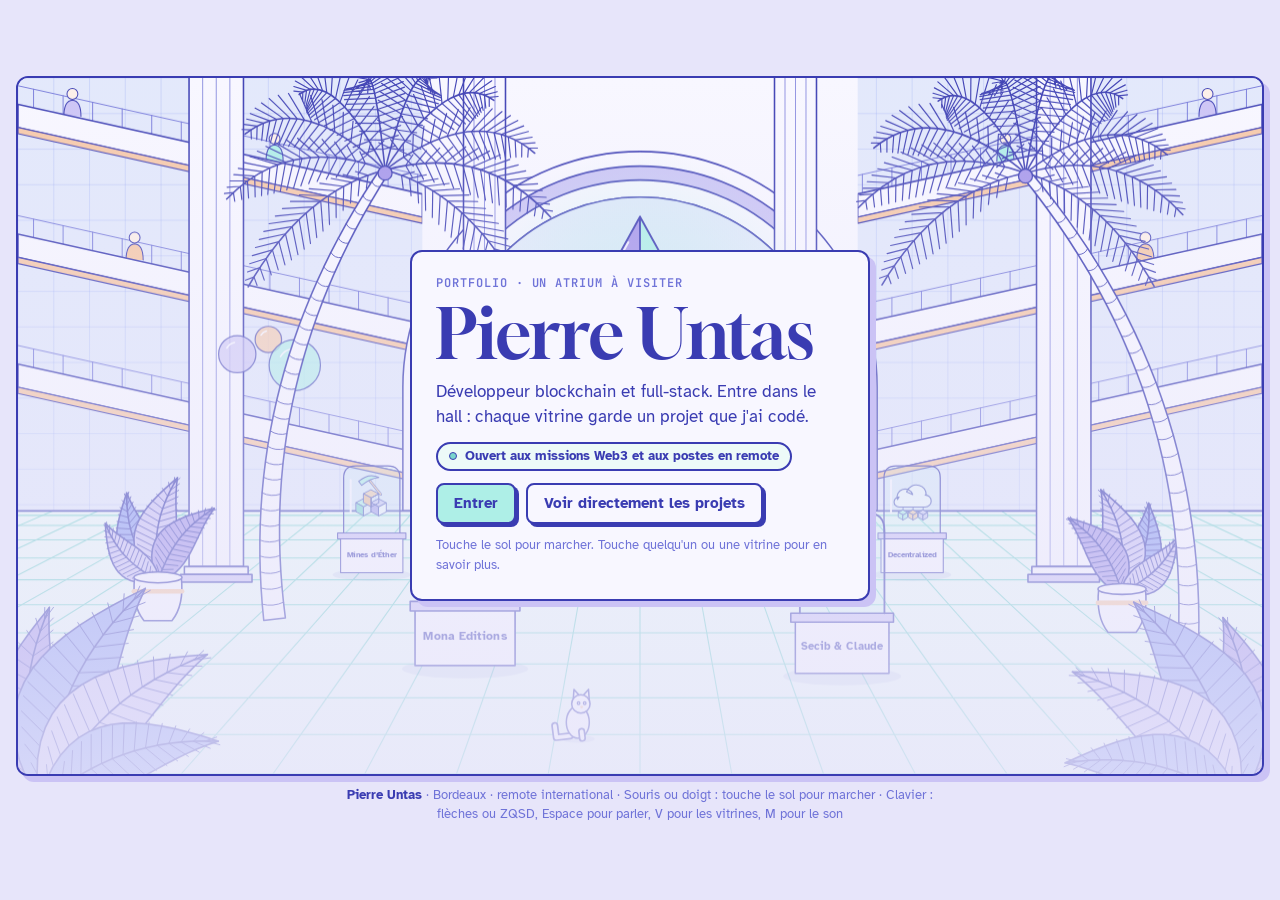
==== index.html @ 80dd4465 "Portfolio : e-mail et téléphone dans la fiche contact Co-Authored-By: Claude Opus 5.5 <noreply@anthr" ====
<!doctype html>
<html lang="fr">
<head>
<meta charset="utf-8">
<meta name="viewport" content="width=device-width, initial-scale=1, viewport-fit=cover">
<title>Pierre Untas · L'Atrium</title>
<meta name="description" content="Pierre Untas, développeur blockchain et full-stack. Un portfolio à visiter dans le hall de L'Atrium : chaque vitrine présente un projet.">
<link rel="canonical" href="https://latrium.vercel.app/">
<meta name="theme-color" content="#e7e5fa">
<meta property="og:type" content="website">
<meta property="og:title" content="Pierre Untas · développeur blockchain et full-stack">
<meta property="og:description" content="Un portfolio à visiter dans le hall de L'Atrium : chaque vitrine présente un projet.">
<meta property="og:url" content="https://latrium.vercel.app/">
<meta property="og:image" content="https://latrium.vercel.app/og.jpg">
<meta name="twitter:card" content="summary_large_image">
<link rel="icon" href="/icon.svg" type="image/svg+xml">
<link rel="apple-touch-icon" href="/apple-touch-icon.png">
<script>window.va = window.va || function () { (window.vaq = window.vaq || []).push(arguments); };</script>
<script defer src="/_vercel/insights/script.js"></script>

<link rel="preconnect" href="https://fonts.googleapis.com">
<link rel="preconnect" href="https://fonts.gstatic.com" crossorigin>
<link rel="stylesheet" href="https://fonts.googleapis.com/css2?family=Gloock&family=Atkinson+Hyperlegible:ital,wght@0,400;0,700;1,400&family=JetBrains+Mono:wght@400;600&display=swap">

<link rel="preconnect" href="https://fonts.googleapis.com">
<link rel="preconnect" href="https://fonts.gstatic.com" crossorigin>
<link rel="stylesheet" href="https://fonts.googleapis.com/css2?family=Gloock&family=Atkinson+Hyperlegible:ital,wght@0,400;0,700;1,400&family=JetBrains+Mono:wght@400;600&display=swap">

<link rel="preconnect" href="https://fonts.googleapis.com">
<link rel="preconnect" href="https://fonts.gstatic.com" crossorigin>
<link rel="stylesheet" href="https://fonts.googleapis.com/css2?family=Gloock&family=Atkinson+Hyperlegible:ital,wght@0,400;0,700;1,400&family=JetBrains+Mono:wght@400;600&display=swap">

<link rel="preconnect" href="https://fonts.googleapis.com">
<link rel="preconnect" href="https://fonts.gstatic.com" crossorigin>
<link rel="stylesheet" href="https://fonts.googleapis.com/css2?family=Gloock&family=Atkinson+Hyperlegible:ital,wght@0,400;0,700;1,400&family=JetBrains+Mono:wght@400;600&display=swap">
<style>
/* Mise en page : une seule scène, le hall de L'Atrium, qui occupe l'écran. Dialogues, fiches et carnet s'ouvrent par-dessus, comme dans le jeu. Un seul monde clair. */
:root{
  --ink:#3a3cb2; --ink-2:#6f73d8; --paper:#f8f7ff; --ground:#e7e5fa; --mist:#e2e8fb; --floor:#edfaf8;
  --lav:#cbc3f5; --violet:#a596ea; --peri:#8d9ef2; --cyan:#aeefe7; --teal:#78d5cd; --peach:#f7c8a6; --skin:#fdf0e8; --parch:#fdf1e7;
  --f-display:'Gloock', Georgia, 'Times New Roman', serif;
  --f-body:'Atkinson Hyperlegible', system-ui, -apple-system, 'Segoe UI', sans-serif;
  --f-mono:'JetBrains Mono', ui-monospace, Menlo, monospace;
  color-scheme:light;
}
*,*::before,*::after{box-sizing:border-box}
[hidden]{display:none!important}
html,body{height:100%}
body{margin:0;background:var(--ground);color:var(--ink);font:16px/1.5 var(--f-body);padding-inline:16px;padding-block:16px;display:flex;flex-direction:column;align-items:center;justify-content:center;gap:10px}
a{color:var(--ink)}
button,a{font:inherit}
:focus-visible{outline:3px solid var(--peri);outline-offset:3px}
.eyebrow{margin:0;font:600 12px/1.2 var(--f-mono);letter-spacing:.08em;text-transform:uppercase;color:var(--ink-2)}
h1,h2,h3{font-family:var(--f-display);font-weight:400;margin:0;text-wrap:balance}
.stage{position:relative;width:100%;max-width:1440px;height:560px;border:2px solid var(--ink);border-radius:12px;overflow:hidden;background:var(--paper);box-shadow:6px 6px 0 var(--lav)}
.stage canvas{display:block;width:100%;height:100%;touch-action:manipulation;-webkit-tap-highlight-color:transparent}
.caption{margin:0;font-size:13px;color:var(--ink-2);text-align:center;max-width:74ch}
.caption b{color:var(--ink)}
.btn{display:inline-flex;align-items:center;gap:8px;font:700 15px/1 var(--f-body);color:var(--ink);background:var(--paper);border:2px solid var(--ink);border-radius:8px;padding:11px 16px;cursor:pointer;box-shadow:3px 3px 0 var(--ink);text-decoration:none;transition:transform .12s, box-shadow .12s;white-space:nowrap}
.btn:hover{transform:translate(-1px,-1px);box-shadow:4px 4px 0 var(--ink)}
.btn.primary{background:var(--cyan)}
.btn.small{font-size:13px;padding:7px 11px;box-shadow:2px 2px 0 var(--ink)}

/* HUD */
.objective{position:absolute;top:12px;left:12px;display:flex;flex-direction:column;gap:2px;background:var(--paper);border:2px solid var(--ink);border-radius:8px;padding:8px 12px;box-shadow:3px 3px 0 var(--lav);max-width:calc(100% - 190px)}
.objective strong{font-size:15px}
.hud-right{position:absolute;top:12px;right:12px;display:flex;gap:8px}
.hud-btn{display:flex;align-items:center;gap:8px;background:var(--paper);border:2px solid var(--ink);border-radius:8px;padding:7px 12px;box-shadow:3px 3px 0 var(--lav);cursor:pointer;font:700 14px var(--f-body);color:var(--ink)}
.hud-btn b{font:600 12px var(--f-mono);background:var(--cyan);border:1.5px solid var(--ink);border-radius:999px;padding:0 7px}
.sound-btn{display:grid;place-items:center;width:40px;height:40px;background:var(--paper);border:2px solid var(--ink);border-radius:8px;box-shadow:3px 3px 0 var(--lav);cursor:pointer;padding:0}
.sound-btn svg{width:22px;height:22px}
.sound-btn .cross{display:none}
.sound-btn.off .wave{display:none}
.sound-btn.off .cross{display:inline}
.sound-btn.off path:first-child{fill:var(--paper)}
.hud-btn.pulse{animation:pulse 1.2s ease-in-out 3}
@keyframes pulse{50%{background:var(--cyan);transform:scale(1.06)}}

/* dialogue */
.dialog{position:absolute;left:50%;bottom:14px;transform:translateX(-50%);width:min(760px,calc(100% - 24px));background:var(--paper);border:2px solid var(--ink);border-radius:10px;box-shadow:5px 5px 0 var(--lav);padding:22px 20px 16px;cursor:pointer;z-index:6}
.speaker{position:absolute;top:-15px;left:16px;background:var(--cyan);border:2px solid var(--ink);border-radius:999px;padding:2px 12px;font:700 14px var(--f-body)}
.speaker[data-who="Pierre"]{background:var(--peach)}
.line{margin:0;font-size:17px;line-height:1.55;min-height:3.1em;max-width:68ch}
.more{position:absolute;right:14px;bottom:8px;font-size:14px;animation:blink 1s steps(2) infinite}
@keyframes blink{50%{opacity:0}}
.choices{display:grid;grid-template-columns:repeat(auto-fit,minmax(160px,1fr));gap:8px;margin-top:12px}
.choice{text-align:left;font:700 15px/1.3 var(--f-body);color:var(--ink);background:var(--paper);border:2px solid var(--ink);border-radius:8px;padding:10px 12px;cursor:pointer}
.choice:hover{background:var(--cyan)}

/* fiches et carnet, par-dessus la scène */
.sheet{position:absolute;right:12px;top:62px;bottom:12px;width:min(400px,calc(100% - 24px));background:var(--paper);border:2px solid var(--ink);border-radius:12px;box-shadow:5px 5px 0 var(--lav);padding:18px 18px 16px;display:flex;flex-direction:column;gap:10px;overflow:auto;z-index:4}
.sheet.left{right:auto;left:12px}
.stage.talking .sheet{bottom:var(--dlg, 150px)}
.sheet > .eyebrow:first-of-type{padding-right:40px}
.sheet h3{font-size:30px;line-height:1.05;padding-right:36px}
.sheet p{margin:0}
.sheet .x{position:absolute;top:12px;right:12px;width:32px;height:32px;border:2px solid var(--ink);border-radius:6px;background:var(--paper);color:var(--ink);font-weight:700;cursor:pointer}
.tags{display:flex;flex-wrap:wrap;gap:6px;margin:0;padding:0;list-style:none}
.tags li{font:600 12px var(--f-mono);background:var(--mist);border-radius:6px;padding:3px 8px}
.links{display:flex;flex-wrap:wrap;gap:8px;margin-top:auto;padding-top:6px}
.facts{margin:0;padding-left:1.1em;display:grid;gap:4px;font-size:15px}
.status{font:600 12px var(--f-mono);color:var(--ink-2)}
.list{margin:0;padding:0;list-style:none;display:grid;gap:6px}
.list button{width:100%;display:grid;grid-template-columns:22px 1fr;gap:10px;align-items:start;text-align:left;background:var(--paper);border:2px solid var(--ink);border-radius:8px;padding:8px 10px;cursor:pointer;color:var(--ink)}
.list button:hover{background:var(--mist)}
.list i{width:20px;height:20px;border-radius:50%;border:2px solid var(--ink);display:grid;place-items:center;font:700 11px var(--f-mono);font-style:normal;background:var(--paper)}
.list .seen i{background:var(--cyan)}
.list b{display:block;font-size:15px}
.list span{font-size:13px;color:var(--ink-2)}
.path{margin:0 0 0 8px;padding:0;list-style:none;border-left:2px solid var(--ink)}
.path li{position:relative;padding:0 0 14px 20px}
.path li::before{content:"";position:absolute;left:-8px;top:4px;width:14px;height:14px;border-radius:50%;background:var(--paper);border:2px solid var(--ink)}
.path li.now::before{background:var(--cyan)}
.path b{display:block;font:600 12px var(--f-mono);color:var(--ink-2)}
.path strong{display:block;font-size:16px}
.path span{font-size:14px}
.path span{display:block;color:var(--ink-2)}
.path .facts{margin-top:6px;font-size:14px;padding-left:1.1em;list-style:disc}
.path .facts li{padding:0;position:static}
.path .facts li::before{content:none}
.copied{font:600 12px var(--f-mono);color:var(--ink-2)}

/* écran titre */
.veil{position:absolute;inset:0;display:grid;place-items:center;padding:16px;background:linear-gradient(to bottom, rgba(248,247,255,.05), rgba(231,229,250,.8));z-index:7}
.card{background:var(--paper);border:2px solid var(--ink);border-radius:12px;box-shadow:6px 6px 0 var(--lav);padding:24px;max-width:460px;width:100%;display:flex;flex-direction:column;gap:12px;max-height:100%;overflow:auto}
.card h1{font-size:clamp(44px,7vw,68px);line-height:.95;letter-spacing:-.01em}
.card p{margin:0}
.lede{font-size:17px}
.hint{font-size:13px;color:var(--ink-2)}
.row{display:flex;flex-wrap:wrap;gap:10px}
.chip{display:inline-flex;align-items:center;gap:8px;align-self:flex-start;background:var(--floor);border:2px solid var(--ink);border-radius:999px;padding:3px 11px;font-size:13px;font-weight:700}
.chip i{width:8px;height:8px;border-radius:50%;background:var(--teal);border:1.5px solid var(--ink)}

/* petits écrans et téléphone à l'horizontale */
@media (max-width:700px){
  .sheet{left:8px!important;right:8px!important;top:8px;bottom:8px;width:auto}
  .stage.talking .sheet{bottom:var(--dlg, 150px)}
  .line{font-size:15px}
  .objective strong{font-size:13px}
  .hud-btn{padding:5px 9px;font-size:13px}
}
.compact body{padding-block:8px}
.compact .caption{display:none}
.compact .dialog{bottom:8px;padding:14px 14px 10px}
.compact .line{font-size:14px;min-height:0}
.compact .choice{font-size:13px;padding:7px 10px}
.compact .objective{top:8px;left:8px;padding:5px 9px}
.compact .hud-right{top:8px;right:8px}
.compact .sheet{top:8px;bottom:8px}
@media (prefers-reduced-motion: reduce){ .more,.hud-btn.pulse{animation:none} }
</style>
</head>
<body>


<div class="stage" id="stage">
  <canvas id="cv" aria-label="Le hall de L'Atrium : des colonnes, deux palmiers, un grand cristal, Pierre, Nonce, Gwei le chat et des vitrines qui présentent les projets de Pierre."></canvas>

  <div class="objective" id="objective" hidden><span class="eyebrow" id="objHead">Objectif</span><strong id="objText"></strong></div>
  <div class="hud-right" id="hud" hidden>
    <button class="sound-btn" id="soundBtn" type="button" aria-pressed="true" aria-label="Couper le son">
      <svg viewBox="0 0 24 24" aria-hidden="true"><path d="M4 9h4l5-4v14l-5-4H4z" fill="#aeefe7" stroke="#3a3cb2" stroke-width="1.6" stroke-linejoin="round"/><path class="wave" d="M16 9.5c1.2 1.3 1.2 3.7 0 5M18.5 7c2.6 2.8 2.6 7.2 0 10" fill="none" stroke="#3a3cb2" stroke-width="1.6" stroke-linecap="round"/><path class="cross" d="M16 9.5l5 5M21 9.5l-5 5" fill="none" stroke="#3a3cb2" stroke-width="1.6" stroke-linecap="round"/></svg>
    </button>
    <button class="hud-btn" id="bookBtn" type="button" aria-label="Ouvrir le carnet des vitrines">Vitrines <b id="bookCount">0/5</b></button>
  </div>

  <div class="dialog" id="dialog" hidden>
    <span class="speaker" id="speaker"></span>
    <p class="line" id="line"></p>
    <div class="choices" id="choices"></div>
    <span class="more" id="more" aria-hidden="true">▸</span>
  </div>

  <aside class="sheet" id="sheet" hidden aria-live="polite"></aside>

  <div class="veil" id="title">
    <div class="card">
      <p class="eyebrow">Portfolio · un Atrium à visiter</p>
      <h1>Pierre Untas</h1>
      <p class="lede">Développeur blockchain et full-stack. Entre dans le hall : chaque vitrine garde un projet que j'ai codé.</p>
      <span class="chip"><i></i>Ouvert aux missions Web3 et aux postes en remote</span>
      <div class="row"><button class="btn primary" id="enterBtn" type="button">Entrer</button><button class="btn" id="fastBtn" type="button">Voir directement les projets</button></div>
      <p class="hint">Touche le sol pour marcher. Touche quelqu'un ou une vitrine pour en savoir plus.</p>
    </div>
  </div>
</div>
<p class="caption"><b>Pierre Untas</b> · Bordeaux · remote international · Souris ou doigt : touche le sol pour marcher · Clavier : flèches ou ZQSD, Espace pour parler, V pour les vitrines, M pour le son</p>
<script>
/* L'Atrium : ambiance sonore générée avec la Web Audio API (aucun fichier audio).
   Une nappe douce en ré lydien, une boîte à musique aléatoire et quelques effets. */
(() => {
  'use strict';
  let ctx = null, master, musicBus, sfxBus, verb, started = false, muted = false;
  let musicTimer = 0, bellTimer = 0, chordIdx = 0;
  try { muted = localStorage.getItem('atrium.muted') === '1'; } catch (e) { /* stockage indisponible */ }

  const midi = n => 440 * Math.pow(2, (n - 69) / 12);
  // ré lydien : D E F# G# A B C#
  const CHORDS = [[50, 57, 62, 64, 69], [47, 54, 57, 62, 66], [43, 50, 57, 61, 66], [45, 52, 57, 59, 64]];
  const BELL = [74, 76, 78, 81, 83, 85, 86, 88, 90, 93];

  function impulse(sec, decay){
    const len = ctx.sampleRate * sec, buf = ctx.createBuffer(2, len, ctx.sampleRate);
    for (let c = 0; c < 2; c++){ const d = buf.getChannelData(c); for (let i = 0; i < len; i++) d[i] = (Math.random() * 2 - 1) * Math.pow(1 - i / len, decay); }
    return buf;
  }
  function init(){
    const AC = window.AudioContext || window.webkitAudioContext; if (!AC) return false;
    ctx = new AC();
    master = ctx.createGain(); master.gain.value = muted ? 0 : 1; master.connect(ctx.destination);
    verb = ctx.createConvolver(); verb.buffer = impulse(3.2, 2.4);
    const wet = ctx.createGain(); wet.gain.value = .45; verb.connect(wet); wet.connect(master);
    musicBus = ctx.createGain(); musicBus.gain.value = .16; musicBus.connect(master); musicBus.connect(verb);
    sfxBus = ctx.createGain(); sfxBus.gain.value = .5; sfxBus.connect(master); sfxBus.connect(verb);
    return true;
  }
  function tone(freq, t, dur, { type = 'sine', gain = .2, attack = .01, bus = sfxBus, to = null, filter = null } = {}){
    const o = ctx.createOscillator(), g = ctx.createGain();
    o.type = type; o.frequency.setValueAtTime(freq, t);
    if (to) o.frequency.exponentialRampToValueAtTime(to, t + dur);
    g.gain.setValueAtTime(0, t); g.gain.linearRampToValueAtTime(gain, t + attack); g.gain.exponentialRampToValueAtTime(.0001, t + dur);
    let node = o;
    if (filter){ const f = ctx.createBiquadFilter(); f.type = 'lowpass'; f.frequency.value = filter; o.connect(f); node = f; }
    node.connect(g); g.connect(bus); o.start(t); o.stop(t + dur + .05);
  }
  function noise(t, dur, { gain = .1, freq = 1200, q = 1, type = 'bandpass' } = {}){
    const len = Math.ceil(ctx.sampleRate * dur), buf = ctx.createBuffer(1, len, ctx.sampleRate), d = buf.getChannelData(0);
    for (let i = 0; i < len; i++) d[i] = Math.random() * 2 - 1;
    const s = ctx.createBufferSource(), f = ctx.createBiquadFilter(), g = ctx.createGain();
    s.buffer = buf; f.type = type; f.frequency.value = freq; f.Q.value = q;
    g.gain.setValueAtTime(gain, t); g.gain.exponentialRampToValueAtTime(.0001, t + dur);
    s.connect(f); f.connect(g); g.connect(sfxBus); s.start(t);
  }
  function bell(n, t, gain = .09, bus = musicBus){
    tone(midi(n), t, 2.4, { gain, attack: .005, bus });
    tone(midi(n) * 2.01, t, 1.2, { gain: gain * .35, attack: .005, bus });
  }

  // --- musique
  function padChord(){
    const t = ctx.currentTime, ch = CHORDS[chordIdx++ % CHORDS.length];
    ch.forEach((n, i) => {
      [-4, 4].forEach(det => {
        const o = ctx.createOscillator(), g = ctx.createGain(), f = ctx.createBiquadFilter();
        o.type = i === 0 ? 'sine' : 'triangle'; o.frequency.value = midi(n); o.detune.value = det;
        f.type = 'lowpass'; f.frequency.value = 900;
        g.gain.setValueAtTime(0, t); g.gain.linearRampToValueAtTime(.05, t + 3); g.gain.setValueAtTime(.05, t + 7); g.gain.linearRampToValueAtTime(0, t + 11.5);
        o.connect(f); f.connect(g); g.connect(musicBus); o.start(t); o.stop(t + 12);
      });
    });
  }
  function scheduleBells(){
    const t = ctx.currentTime;
    if (Math.random() < .7) bell(BELL[Math.floor(Math.random() * BELL.length)], t + Math.random() * .2);
    if (Math.random() < .25) bell(BELL[Math.floor(Math.random() * BELL.length)] - 12, t + .45, .07);
    bellTimer = setTimeout(scheduleBells, 900 + Math.random() * 1800);
  }
  function startMusic(){ padChord(); musicTimer = setInterval(padChord, 8000); scheduleBells(); }

  // --- effets
  const FX = {
    blip(t){ tone(880 + Math.random() * 180, t, .05, { gain: .025, type: 'triangle' }); },
    select(t){ tone(660, t, .12, { gain: .07, type: 'triangle' }); tone(990, t + .05, .16, { gain: .05 }); },
    step(t){ noise(t, .06, { gain: .035, freq: 700 + Math.random() * 300, q: 2 }); },
    bubble(t){ tone(260, t, .5, { gain: .12, to: 900 }); },
    pop(t){ noise(t, .08, { gain: .18, freq: 2400, q: .8 }); tone(1200, t, .12, { gain: .06, to: 600 }); },
    gift(t){ [0, 4, 7, 12, 16].forEach((k, i) => bell(74 + k, t + i * .09, .08, sfxBus)); },
    ledger(t){ bell(81, t, .1, sfxBus); bell(88, t + .14, .09, sfxBus); bell(93, t + .28, .08, sfxBus); },
    grow(t){ [62, 66, 69, 73, 76, 78].forEach((n, i) => bell(n, t + i * .22, .07, sfxBus)); },
    theft(t){ [76, 72, 69, 64].forEach((n, i) => tone(midi(n), t + i * .16, .5, { gain: .09, type: 'triangle', filter: 1800 })); },
    fail(t){ tone(midi(57), t, .35, { gain: .08, type: 'triangle' }); tone(midi(56), t + .18, .5, { gain: .08, type: 'triangle' }); },
    end(t){ [62, 69, 74, 78, 81].forEach((n, i) => bell(n, t + i * .16, .09, sfxBus)); },
    meow(t){
      const o = ctx.createOscillator(), g = ctx.createGain(), f = ctx.createBiquadFilter();
      o.type = 'sawtooth'; f.type = 'bandpass'; f.frequency.value = 1400; f.Q.value = 3;
      o.frequency.setValueAtTime(520, t); o.frequency.linearRampToValueAtTime(820, t + .18); o.frequency.linearRampToValueAtTime(480, t + .55);
      g.gain.setValueAtTime(0, t); g.gain.linearRampToValueAtTime(.12, t + .06); g.gain.exponentialRampToValueAtTime(.0001, t + .6);
      o.connect(f); f.connect(g); g.connect(sfxBus); o.start(t); o.stop(t + .65);
    },
  };

  const listeners = [];
  window.Sound = {
    start(){
      if (started) { if (ctx && ctx.state === 'suspended') ctx.resume(); return; }
      if (!init()) return; started = true; startMusic();
    },
    sfx(name){ if (!started || muted || !FX[name]) return; try { FX[name](ctx.currentTime + .01); } catch (e) { /* ignore */ } },
    get muted(){ return muted; },
    toggle(){
      muted = !muted;
      try { localStorage.setItem('atrium.muted', muted ? '1' : '0'); } catch (e) { /* ignore */ }
      if (ctx) master.gain.setTargetAtTime(muted ? 0 : 1, ctx.currentTime, .15);
      listeners.forEach(fn => fn(muted));
      return muted;
    },
    onChange(fn){ listeners.push(fn); },
  };
  document.addEventListener('visibilitychange', () => { if (!ctx) return; if (document.hidden) ctx.suspend(); else ctx.resume(); });
})();
</script>
<script>
(() => {
'use strict';
const W = 1600, H = 900, HOR = 560, TAU = Math.PI * 2;
const css = getComputedStyle(document.documentElement);
const K = n => css.getPropertyValue('--' + n).trim();
const C = { ink:K('ink'), ink2:K('ink-2'), paper:K('paper'), mist:K('mist'), floor:K('floor'), lav:K('lav'), violet:K('violet'),
  peri:K('peri'), cyan:K('cyan'), teal:K('teal'), peach:K('peach'), skin:K('skin') };
const reduce = matchMedia('(prefers-reduced-motion: reduce)').matches;
const $ = id => document.getElementById(id);
const sfx = name => window.Sound && window.Sound.sfx(name);
// événements Vercel Web Analytics (ignorés en local et hors Vercel)
const track = (name, data) => { try { if (window.va && location.hash !== '#debug') window.va('event', data ? { name, data } : { name }); } catch (e) { /* ignore */ } };
const stage = $('stage'), cv = $('cv'), ctx = cv.getContext('2d');

const clamp = (v,a,b) => Math.max(a, Math.min(b, v));
const ease = u => u < .5 ? 2*u*u : 1 - Math.pow(-2*u + 2, 2) / 2;
const dist = (a,b) => Math.hypot(a.x - b.x, a.y - b.y);
function hexA(h, a){ h = h.replace('#',''); const n = parseInt(h, 16); return `rgba(${n>>16&255},${n>>8&255},${n&255},${a})`; }
function quad(p0,p1,p2,u){ const v = 1-u; return [v*v*p0[0]+2*v*u*p1[0]+u*u*p2[0], v*v*p0[1]+2*v*u*p1[1]+u*u*p2[1]]; }
function persp(y){ return 0.5 + (y - HOR) / (H - HOR) * 0.62; }
function poly(g, pts, close = true){ g.beginPath(); g.moveTo(pts[0][0], pts[0][1]); for (let i=1;i<pts.length;i++) g.lineTo(pts[i][0], pts[i][1]); if (close) g.closePath(); }
function fs(g, fill, stroke = C.ink, lw = 2){ if (fill){ g.fillStyle = fill; g.fill(); } if (stroke){ g.strokeStyle = stroke; g.lineWidth = lw; g.stroke(); } }

let dpr = 1, scale = 1, cache = null;
function buildCache(){
  cache = document.createElement('canvas');
  const k = scale * dpr;
  cache.width = Math.ceil(W * k); cache.height = Math.ceil(H * k);
  const g = cache.getContext('2d');
  g.scale(k, k); g.lineJoin = 'round'; g.lineCap = 'round';
  drawStatic(g);
}
function drawStatic(g){
  g.fillStyle = C.mist; g.fillRect(0, 0, W, HOR);
  g.strokeStyle = hexA(C.peri, .35); g.lineWidth = 1;
  for (let x = 0; x <= W; x += 46){ g.beginPath(); g.moveTo(x, 0); g.lineTo(x, HOR); g.stroke(); }
  for (let y = 0; y <= HOR; y += 46){ g.beginPath(); g.moveTo(0, y); g.lineTo(W, y); g.stroke(); }
  balconies(g, false); balconies(g, true);

  // back wall + arch
  g.fillStyle = C.paper; g.fillRect(520, 0, 560, HOR);
  const ring = (r, fill) => { g.beginPath(); g.moveTo(800 - r, HOR); g.lineTo(800 - r, 400); g.arc(800, 400, r, Math.PI, 0); g.lineTo(800 + r, HOR); g.closePath(); fs(g, fill); };
  ring(305, C.paper); ring(286, C.lav); ring(268, C.paper);
  g.save(); ring(246, C.paper); g.clip();
  const sky = g.createLinearGradient(0, 150, 0, HOR); sky.addColorStop(0, C.mist); sky.addColorStop(1, C.paper);
  g.fillStyle = sky; g.fillRect(540, 140, 520, 420);
  hills(g, 468, 26, C.lav, .55, 1.3); hills(g, 500, 18, C.peach, .6, 2.1);
  [[610,478,.8],[655,488,.65],[905,474,.75],[960,486,.9],[1005,492,.6]].forEach(([x,y,s]) => tinyPalm(g, x, y, s));
  g.beginPath(); g.moveTo(540, HOR);
  for (let x = 540; x <= 1060; x += 26) g.quadraticCurveTo(x + 13, 522 + Math.sin(x*.07)*8, x + 26, 532 + Math.cos(x*.05)*6);
  g.lineTo(1060, HOR); g.closePath(); fs(g, C.paper, C.ink2, 1.4);
  g.restore();
  ring(246, null);

  // floor
  g.fillStyle = C.floor; g.fillRect(0, HOR, W, H - HOR);
  g.strokeStyle = C.teal; g.lineWidth = 1.4;
  const vy = 230;
  for (let i = -16; i <= 16; i++){ const xb = 800 + i * 118, xh = 800 + (xb - 800) * (HOR - vy) / (H - vy); g.beginPath(); g.moveTo(xh, HOR); g.lineTo(xb, H); g.stroke(); }
  for (let k = 1; k <= 11; k++){ const y = HOR + (H - HOR) * Math.pow(k / 11, 1.7); g.beginPath(); g.moveTo(0, y); g.lineTo(W, y); g.stroke(); }
  g.beginPath(); g.moveTo(0, HOR); g.lineTo(W, HOR); fs(g, null, C.ink, 2);

  // columns
  column(g, 600, 54, 590); column(g, 1000, 54, 590);
  column(g, 255, 70, 650); column(g, 1345, 70, 650);
}
function balconies(g, mirror){
  g.save(); if (mirror){ g.translate(W, 0); g.scale(-1, 1); }
  for (let i = 0; i < 3; i++){
    const y0 = 34 + i * 168, x1 = 520, dy = 116;
    // rail + posts
    g.strokeStyle = C.ink2; g.lineWidth = 1.2;
    g.beginPath(); g.moveTo(0, y0 - 24); g.lineTo(x1, y0 + dy - 24); g.stroke();
    for (let x = 20; x < x1; x += 38){ g.beginPath(); g.moveTo(x, y0 - 24 + x/x1*dy); g.lineTo(x, y0 + x/x1*dy); g.stroke(); }
    if (i < 2){ // people on balcony
      [[70,C.lav],[150,C.peach],[330,C.cyan]].forEach(([x, col], j) => { if ((i + j) % 2) return;
        const yy = y0 + x / x1 * dy;
        g.beginPath(); g.moveTo(x - 11, yy); g.quadraticCurveTo(x - 11, yy - 20, x, yy - 21); g.quadraticCurveTo(x + 11, yy - 20, x + 11, yy); fs(g, col, C.ink, 1.3);
        g.beginPath(); g.arc(x, yy - 29, 7, 0, TAU); fs(g, C.skin, C.ink, 1.3);
      });
    }
    poly(g, [[0, y0], [x1, y0 + dy], [x1, y0 + dy + 30], [0, y0 + 30]]); fs(g, C.paper);
    poly(g, [[0, y0 + 30], [x1, y0 + dy + 30], [x1, y0 + dy + 38], [0, y0 + 38]]); fs(g, C.peach, C.ink, 1.5);
  }
  g.restore();
}
function hills(g, base, amp, col, alpha, f){
  g.beginPath(); g.moveTo(540, HOR);
  for (let x = 540; x <= 1060; x += 10) g.lineTo(x, base - Math.abs(Math.sin(x * .012 * f)) * amp - Math.sin(x * .031) * 6);
  g.lineTo(1060, HOR); g.closePath();
  g.globalAlpha = alpha; fs(g, col, null); g.globalAlpha = 1; g.strokeStyle = C.ink2; g.lineWidth = 1.2; g.stroke();
}
function tinyPalm(g, x, y, s){
  g.strokeStyle = C.ink2; g.lineWidth = 1.3;
  g.beginPath(); g.moveTo(x, y + 40*s); g.quadraticCurveTo(x - 6*s, y + 15*s, x + 3*s, y - 20*s); g.stroke();
  for (let a = -2.8; a <= -0.2; a += 0.52){ g.beginPath(); g.moveTo(x + 3*s, y - 20*s); g.quadraticCurveTo(x + 3*s + Math.cos(a)*14*s, y - 20*s + Math.sin(a)*14*s, x + 3*s + Math.cos(a)*24*s, y - 20*s + Math.sin(a)*14*s + 10*s); g.stroke(); }
}
function column(g, x, w, base){
  g.beginPath(); g.rect(x - w/2, -4, w, base - 18 + 4); fs(g, C.paper);
  g.strokeStyle = C.ink2; g.lineWidth = 1;
  for (let i = 1; i < 4; i++){ const fx = x - w/2 + i * w / 4; g.beginPath(); g.moveTo(fx, 0); g.lineTo(fx, base - 18); g.stroke(); }
  g.beginPath(); g.rect(x - w/2 - 6, base - 18, w + 12, 10); fs(g, C.paper);
  g.beginPath(); g.rect(x - w/2 - 11, base - 8, w + 22, 10); fs(g, C.lav);
}

/* ---------- dynamic drawings ---------- */
function drawDiamond(g, t){
  const b = reduce ? 0 : Math.sin(t * .8) * 8;
  const glow = g.createRadialGradient(800, 330 + b, 20, 800, 330 + b, 240);
  glow.addColorStop(0, hexA(C.cyan, .55)); glow.addColorStop(1, hexA(C.cyan, 0));
  g.fillStyle = glow; g.beginPath(); g.arc(800, 330 + b, 240, 0, TAU); g.fill();
  const A=[800,172+b], L=[704,346+b], R=[896,346+b], M=[800,300+b], B=[800,394+b];
  const L2=[704,368+b], R2=[896,368+b], B2=[800,418+b], TP=[800,508+b];
  [[A,L,M,C.violet],[A,M,R,C.cyan],[L,M,B,C.peri],[M,R,B,C.lav],[L2,B2,TP,C.peri],[B2,R2,TP,C.violet]].forEach(f => { poly(g, f.slice(0,3)); fs(g, f[3], C.ink, 2.4); });
  g.strokeStyle = hexA(C.paper, .9); g.lineWidth = 2.5;
  g.beginPath(); g.moveTo(785, 205 + b); g.lineTo(748, 272 + b); g.stroke();
}
function drawPedestal(g){
  const cx = 800, ty = 588, rx = 132, ry = 20, d = 26;
  g.beginPath(); g.moveTo(cx - rx, ty); g.lineTo(cx - rx, ty + d); g.ellipse(cx, ty + d, rx, ry, 0, Math.PI, 0, true); g.lineTo(cx + rx, ty); g.ellipse(cx, ty, rx, ry, 0, 0, Math.PI, false); g.closePath(); fs(g, C.lav);
  for (let x = cx - rx + 16; x < cx + rx - 8; x += 26){ const yb = ty + d + ry * Math.sqrt(Math.max(0, 1 - ((x - cx)/rx)**2)); poly(g, [[x - 8, yb - 4], [x + 8, yb - 4], [x, yb - 17]]); fs(g, C.cyan, C.ink, 1.2); }
  g.beginPath(); g.ellipse(cx, ty, rx, ry, 0, 0, TAU); fs(g, C.paper);
  g.beginPath(); g.ellipse(cx, ty, 70, 9, 0, 0, TAU); g.fillStyle = hexA(C.ink, .12); g.fill();
}
function drawBubbles(g, t){
  [[282,352,24,C.lav,0],[322,334,17,C.peach,1.3],[356,372,33,C.cyan,2.2]].forEach(([x,y,r,col,ph]) => {
    const b = reduce ? 0 : Math.sin(t * .7 + ph) * 6;
    g.globalAlpha = .75; g.beginPath(); g.arc(x, y + b, r, 0, TAU); fs(g, col, C.ink, 1.6); g.globalAlpha = 1;
    g.strokeStyle = C.paper; g.lineWidth = 2; g.beginPath(); g.arc(x, y + b, r * .65, -2.6, -1.8); g.stroke();
  });
}
const PALMS = [
  { base:[330,700], ctrl:[292,390], top:[468,118], ph:0, fr:[[-2.95,210],[-2.5,230],[-2.1,220],[-1.72,200],[-1.35,215],[-0.95,235],[-0.55,225],[-0.18,215],[0.35,185],[2.75,190]] },
  { base:[1500,805], ctrl:[1540,420], top:[1292,122], ph:1.7, fr:[[-2.95,220],[-2.55,235],[-2.15,215],[-1.78,205],[-1.4,220],[-1.0,230],[-0.6,215],[-0.2,205],[0.4,180],[2.8,195]] },
];
function drawPalm(g, P, t){
  const sw = reduce ? 0 : Math.sin(t * .5 + P.ph);
  const tp = [P.top[0] + sw * 6, P.top[1] + Math.abs(sw) * 1.5], cp = [P.ctrl[0] + sw * 2, P.ctrl[1]];
  const N = 30, Lp = [], Rp = [], mids = [], nor = [];
  for (let i = 0; i <= N; i++){
    const u = i / N, p = quad(P.base, cp, tp, u);
    const d = [2*(1-u)*(cp[0]-P.base[0]) + 2*u*(tp[0]-cp[0]), 2*(1-u)*(cp[1]-P.base[1]) + 2*u*(tp[1]-cp[1])];
    const dl = Math.hypot(d[0], d[1]), n = [-d[1]/dl, d[0]/dl], w = (1 - u) * 8 + 6;
    Lp.push([p[0] + n[0]*w, p[1] + n[1]*w]); Rp.push([p[0] - n[0]*w, p[1] - n[1]*w]); mids.push(p); nor.push([d[0]/dl, d[1]/dl]);
  }
  poly(g, Lp.concat(Rp.slice().reverse())); fs(g, C.paper);
  g.strokeStyle = C.ink; g.lineWidth = 1.2;
  for (let i = 1; i < N; i++){ const tg = nor[i]; g.beginPath(); g.moveTo(Lp[i][0], Lp[i][1]); g.quadraticCurveTo(mids[i][0] - tg[0]*5, mids[i][1] - tg[1]*5, Rp[i][0], Rp[i][1]); g.stroke(); }
  P.fr.forEach(([a0, len], idx) => {
    const a = a0 + sw * .04 + (reduce ? 0 : Math.sin(t * .9 + idx * 1.7 + P.ph) * .025);
    const dir = [Math.cos(a), Math.sin(a)];
    const end = [tp[0] + dir[0]*len, tp[1] + dir[1]*len + len*.42], c = [tp[0] + dir[0]*len*.6, tp[1] + dir[1]*len*.6 - len*.08];
    g.strokeStyle = C.ink; g.lineWidth = 2; g.beginPath(); g.moveTo(tp[0], tp[1]); g.quadraticCurveTo(c[0], c[1], end[0], end[1]); g.stroke();
    g.lineWidth = 1.5; g.beginPath();
    for (let j = 2; j <= 18; j++){
      const u = j / 19, p = quad(tp, c, end, u), p2 = quad(tp, c, end, u + .01);
      let tg = [p2[0]-p[0], p2[1]-p[1]]; const tl = Math.hypot(tg[0], tg[1]) || 1; tg = [tg[0]/tl, tg[1]/tl];
      const nm = [-tg[1], tg[0]], ll = Math.sin(Math.PI * u) * 34 + 6;
      [[nm[0] + tg[0]*.6, nm[1] + tg[1]*.6 + .45], [-nm[0] + tg[0]*.6, -nm[1] + tg[1]*.6 + .45]].forEach(v => {
        const vl = Math.hypot(v[0], v[1]); g.moveTo(p[0], p[1]); g.lineTo(p[0] + v[0]/vl*ll, p[1] + v[1]/vl*ll);
      });
    }
    g.stroke();
  });
  g.beginPath(); g.arc(tp[0], tp[1] + 4, 9, 0, TAU); fs(g, C.violet, C.ink, 1.6);
}
function drawLeaf(g, x, y, a, len, wid, col, t, ph){
  const sway = reduce ? 0 : Math.sin(t * .9 + ph) * .03;
  g.save(); g.translate(x, y); g.rotate(a + sway);
  const N = 16, mid = u => [u * len, -Math.sin(u * Math.PI * .8) * len * .1 + u*u*len*.12];
  const up = [], lo = [];
  for (let i = 0; i <= N; i++){ const u = i / N, m = mid(u), w = wid * Math.sin(Math.PI * Math.pow(u, .75)) * (1 - .1*u); up.push([m[0], m[1] - w]); lo.push([m[0], m[1] + w * .9]); }
  poly(g, up.concat(lo.reverse())); fs(g, col);
  g.strokeStyle = C.ink; g.lineWidth = 1.1; g.beginPath();
  for (let i = 1; i < N; i++){ const u = i / N, m = mid(u), m2 = mid(Math.min(1, u + .07)), w = wid * Math.sin(Math.PI * Math.pow(u, .75)) * (1 - .1*u);
    g.moveTo(m[0], m[1]); g.lineTo(m2[0], m2[1] - w * .92); g.moveTo(m[0], m[1]); g.lineTo(m2[0], m2[1] + w * .83); }
  g.stroke();
  g.lineWidth = 2; g.beginPath(); for (let i = 0; i <= N; i++){ const m = mid(i / N); i ? g.lineTo(m[0], m[1]) : g.moveTo(m[0], m[1]); } g.stroke();
  g.restore();
}
const LEAVES_L = [[-1.62,250,48,'violet',0],[-1.2,305,62,'peri',1],[-0.78,285,56,'lav',2],[-0.36,240,46,'peri',3]];
function drawForeground(g, t){
  LEAVES_L.forEach(([a,l,w,c,ph]) => drawLeaf(g, 30, 935, a, l, w, C[c], t, ph));
  g.save(); g.translate(W, 0); g.scale(-1, 1);
  LEAVES_L.forEach(([a,l,w,c,ph]) => drawLeaf(g, 30, 935, a + .08, l * .95, w, C[c], t, ph + 2));
  g.restore();
}
function drawPot(g, x, y, t, mirror){
  g.save(); g.translate(x, y); if (mirror) g.scale(-1, 1);
  [[-1.95,120,26,'peri'],[-1.45,135,30,'lav'],[-1.0,118,26,'violet'],[-2.4,100,22,'lav']].forEach(([a,l,w,c], i) => drawLeaf(g, 0, -52, a, l, w, C[c], t, i + x));
  g.beginPath(); g.moveTo(-30, -56); g.quadraticCurveTo(-34, -20, -18, 0); g.lineTo(18, 0); g.quadraticCurveTo(34, -20, 30, -56); g.closePath(); fs(g, C.paper);
  g.beginPath(); g.moveTo(-31, -38); g.lineTo(31, -38); g.strokeStyle = C.peach; g.lineWidth = 6; g.stroke();
  g.beginPath(); g.ellipse(0, -56, 31, 7, 0, 0, TAU); fs(g, C.paper);
  g.restore();
}

/* ---------- characters ---------- */
function limb(g, pts, w, col){
  g.lineCap = 'round'; g.lineJoin = 'round';
  g.beginPath(); g.moveTo(pts[0][0], pts[0][1]); for (let i = 1; i < pts.length; i++) g.lineTo(pts[i][0], pts[i][1]);
  g.strokeStyle = C.ink; g.lineWidth = w + 4.4; g.stroke(); g.strokeStyle = col; g.lineWidth = w; g.stroke();
}
function hand(g, x, y, skin){ g.beginPath(); g.arc(x, y, 4.2, 0, TAU); fs(g, skin, C.ink, 1.8); }
function head(g, hy, p){
  if (p.style === 'long'){ g.beginPath(); g.moveTo(-17, hy - 4); g.quadraticCurveTo(-20, hy + 22, -12, hy + 26); g.lineTo(6, hy + 22); g.lineTo(8, hy); g.closePath(); fs(g, p.hair); }
  limb(g, [[0, hy + 12], [0, hy + 20]], 6, p.skin);
  g.beginPath(); g.arc(0, hy, 15, 0, TAU); fs(g, p.skin);
  if (p.hat){
    g.beginPath(); g.moveTo(-15, hy - 6); g.quadraticCurveTo(-20, hy - 40, -1, hy - 44); g.quadraticCurveTo(18, hy - 42, 15, hy - 6); g.quadraticCurveTo(0, hy - 12, -15, hy - 6); fs(g, p.hatColor || C.cyan);
    g.strokeStyle = C.ink; g.lineWidth = 1.3; g.beginPath(); g.moveTo(-17, hy - 18); g.quadraticCurveTo(0, hy - 24, 16, hy - 17); g.moveTo(-17, hy - 29); g.quadraticCurveTo(0, hy - 35, 15, hy - 29); g.stroke();
    poly(g, [[0, hy - 26], [-4, hy - 19], [0, hy - 12], [4, hy - 19]]); fs(g, C.violet, C.ink, 1.3);
  } else {
    g.beginPath(); g.arc(-1, hy - 2, 16, Math.PI * .95, Math.PI * 2.02); g.quadraticCurveTo(4, hy - 8, -3, hy - 5); g.quadraticCurveTo(-10, hy - 2, -16, hy + 2); g.closePath(); fs(g, p.hair);
    if (p.style === 'bun'){ g.beginPath(); g.arc(-9, hy - 19, 7, 0, TAU); fs(g, p.hair); }
  }
  g.fillStyle = C.ink; g.beginPath(); g.arc(8, hy + 1, 1.9, 0, TAU); g.fill();
  g.fillStyle = hexA(C.peach, .8); g.beginPath(); g.arc(6, hy + 7, 3, 0, TAU); g.fill();
  if (p.smile){ g.strokeStyle = C.ink; g.lineWidth = 1.6; g.beginPath(); g.arc(7, hy + 4, 5, .35, 1.9); g.stroke(); }
}
function drawPerson(g, p, t){
  const s = persp(p.y) * (p.tall || 1);
  g.save(); g.translate(p.x, p.y);
  g.fillStyle = hexA(C.ink, .13); g.beginPath(); g.ellipse(0, 0, 24 * s, 6 * s, 0, 0, TAU); g.fill();
  g.scale(s * p.face, s);
  const sw = p.moving ? Math.sin(p.walk) : 0;
  const bob = p.moving ? -Math.abs(Math.cos(p.walk)) * 2.5 : (reduce ? 0 : Math.sin(t * 1.6 + p.x) * .6);
  g.translate(0, bob);
  if (p.robe){ g.beginPath(); g.moveTo(-14, -112); g.quadraticCurveTo(-36, -60, -30, -4); g.lineTo(6, -4); g.closePath(); fs(g, p.cape || C.lav); }
  // bras éloigné (côté du regard) : derrière le corps, comme en vue de trois quarts
  if (!p.gesture){ limb(g, [[11, -106], [13 - sw*7, -86], [12 - sw*10, -68]], 8, p.shirt); hand(g, 12 - sw*10, -68, p.skin); }
  // jambes : vue de profil, les deux hanches presque au même point, genou qui plie quand la jambe revient
  const spread = p.moving ? 1.5 : 5;
  const leg = (hx, ph) => {
    const a = p.moving ? Math.sin(p.walk + ph) * .42 : 0;
    const lift = p.moving ? Math.max(0, Math.cos(p.walk + ph)) : 0;
    const knee = [hx + Math.sin(a) * 30, -60 + Math.cos(a) * 30];
    const b = a - lift * .75;
    const foot = [knee[0] + Math.sin(b) * 29, Math.min(-3, knee[1] + Math.cos(b) * 29 - lift * 3)];
    if (!p.robe) limb(g, [[hx, -60], knee, foot], 10, p.pants);
    g.fillStyle = C.ink; g.beginPath(); g.ellipse(foot[0] + 3, foot[1] + 2, 7, 3.6, 0, 0, TAU); g.fill();
  };
  leg(spread, Math.PI);   // jambe éloignée, dessinée d'abord
  leg(-spread, 0);        // jambe proche, par-dessus
  if (p.robe){ g.beginPath(); g.moveTo(-22, -4); g.lineTo(-17, -104); g.quadraticCurveTo(-16, -117, -3, -118); g.lineTo(4, -118); g.quadraticCurveTo(17, -117, 17, -104); g.lineTo(22, -4); g.quadraticCurveTo(0, 0, -22, -4); fs(g, p.shirt);
    g.strokeStyle = C.ink; g.lineWidth = 1.2; g.beginPath(); g.moveTo(-18, -40); g.quadraticCurveTo(0, -36, 19, -40); g.stroke();
    poly(g, [[3, -100], [-5, -87], [3, -74], [11, -87]]); fs(g, C.violet, C.ink, 1.6);
    if (p.badge){ g.beginPath(); g.arc(-8, -100, 6, 0, TAU); fs(g, C.cyan, C.ink, 1.5); drawSparkle(g, -8, -100, .32); }
  } else {
    g.beginPath(); g.moveTo(-15, -60); g.lineTo(-17, -104); g.quadraticCurveTo(-16, -117, -3, -118); g.lineTo(4, -118); g.quadraticCurveTo(17, -117, 17, -104); g.lineTo(15, -60); g.closePath(); fs(g, p.shirt);
    g.beginPath(); g.moveTo(-15, -64); g.lineTo(15, -64); g.strokeStyle = C.ink; g.lineWidth = 1.2; g.stroke();
  }
  head(g, -136, p);
  // bras proche : devant le corps ; le bras qui fait un geste passe devant aussi
  limb(g, [[-11, -106], [-13 + sw*7, -86], [-11 + sw*10, -68]], 8, p.shirt); hand(g, -11 + sw*10, -68, p.skin);
  if (p.gesture){ limb(g, [[11, -106], [25, -108], [31, -130]], 8, p.shirt); hand(g, 31, -131, p.skin); }
  g.restore();
}
function drawCat(g, c, t){
  const s = persp(c.y) * .95;
  g.save(); g.translate(c.x, c.y);
  g.fillStyle = hexA(C.ink, .12); g.beginPath(); g.ellipse(0, 0, 22 * s, 5 * s, 0, 0, TAU); g.fill();
  g.scale(s * c.face, s); g.lineJoin = 'round';
  const ear = (hx, hy) => { poly(g, [[hx - 10, hy - 5], [hx - 9, hy - 19], [hx - 1, hy - 10]]); fs(g, C.paper); poly(g, [[hx + 2, hy - 10], [hx + 10, hy - 19], [hx + 11, hy - 4]]); fs(g, C.paper); };
  const face = (hx, hy) => { g.strokeStyle = C.ink; g.lineWidth = 1.6; const bl = (t % 4) < .15;
    g.beginPath(); if (bl){ g.moveTo(hx - 1, hy); g.lineTo(hx + 3, hy); g.moveTo(hx + 7, hy); g.lineTo(hx + 11, hy); } else { g.arc(hx + 1, hy, 1.7, 0, TAU); g.moveTo(hx + 10.7, hy); g.arc(hx + 9, hy, 1.7, 0, TAU); } g.stroke();
    g.fillStyle = C.peach; g.beginPath(); g.arc(hx + 5, hy + 5, 1.8, 0, TAU); g.fill(); };
  if (c.moving){
    const sw = Math.sin(c.walk * 1.2);
    limb(g, [[-24, -22], [-38, -34 + sw*3], [-34, -46]], 5, C.paper);
    limb(g, [[-14, -14], [-14 - sw*6, -1]], 5, C.paper); limb(g, [[14, -14], [14 + sw*6, -1]], 5, C.paper);
    g.beginPath(); g.ellipse(0, -22, 24, 12, 0, 0, TAU); fs(g, C.paper);
    limb(g, [[-8, -14], [-8 + sw*6, -1]], 5, C.paper); limb(g, [[20, -14], [20 - sw*6, -1]], 5, C.paper);
    ear(24, -34); g.beginPath(); g.arc(24, -34, 11, 0, TAU); fs(g, C.paper); face(20, -35);
  } else {
    const tw = reduce ? 0 : Math.sin(t * 2) * 4;
    limb(g, [[-10, -4], [-28, -2], [-30, -18 + tw]], 5, C.paper);
    g.beginPath(); g.ellipse(0, -22, 15, 21, 0, 0, TAU); fs(g, C.paper);
    limb(g, [[5, -10], [6, -1]], 5, C.paper);
    ear(4, -46); g.beginPath(); g.arc(4, -46, 12, 0, TAU); fs(g, C.paper); face(0, -47);
  }
  g.restore();
}
function drawMarker(g, x, y, t){
  const b = reduce ? 0 : Math.sin(t * 3) * 6;
  poly(g, [[x, y - 22 + b], [x - 10, y - 6 + b], [x, y + 2 + b], [x + 10, y - 6 + b]]); fs(g, C.cyan, C.ink, 2);
  g.beginPath(); g.moveTo(x - 10, y - 6 + b); g.lineTo(x + 10, y - 6 + b); g.strokeStyle = C.ink; g.lineWidth = 1.2; g.stroke();
}
function drawSparkle(g, x, y, k){
  g.save(); g.translate(x, y); g.scale(k, k);
  g.beginPath(); g.moveTo(0, -12); g.quadraticCurveTo(2, -2, 12, 0); g.quadraticCurveTo(2, 2, 0, 12); g.quadraticCurveTo(-2, 2, -12, 0); g.quadraticCurveTo(-2, -2, 0, -12); fs(g, C.cyan, C.ink, 1.6);
  g.restore();
}
/* =================== le portfolio =================== */
const esc = s => String(s).replace(/[&<>"]/g, c => ({ '&':'&amp;', '<':'&lt;', '>':'&gt;', '"':'&quot;' }[c]));
const GH = 'https://github.com/PierreUntas/';
const P = {
  pierre:{ kind:'Qui je suis', title:'Pierre Untas', short:'Développeur blockchain et full-stack · Bordeaux · remote international.',
    body:'Après sept ans à la tête d’une marque de mode et trois ans de développement full-stack en entreprise, je conçois aujourd’hui des applications blockchain. Mona Editions, ma plateforme de certification d’œuvres d’art en production sur Base, est née de ce croisement entre l’univers du design et les smart contracts.',
    facts:['Développeur full-stack chez Human Immobilier (2023 – 2026)', 'Certifié développeur blockchain par Alyra (2026)', 'Freelance Web3 depuis juin 2026'], tags:['Solidity', 'TypeScript', 'Rust', '.NET'], links:[['Mon parcours', '#parcours'], ['Me contacter', '#contact']] },
  mona:{ kind:'Produit · smart contracts', col:C.peach, title:'Mona Editions', short:'Certifier une œuvre d’art physique avec un jeton, et donner au collectionneur un certificat qui le suit pour toujours.',
    body:'Les artistes certifient et exposent leurs œuvres, et transfèrent le certificat lors d’une revente, sans portefeuille crypto. En scannant le QR code d’une œuvre, on voit son histoire : artiste, édition, provenance. Projet né pendant ma formation Alyra, aujourd’hui en production sur Base.',
    facts:['Smart contracts Solidity (ERC-1155) avec optimisation du gaz, tests sous Hardhat', 'Contrat vérifié sur Basescan, réclamation du certificat par QR code sécurisée par arbre de Merkle', 'Privy : connexion par e-mail, gaz sponsorisé, export de la clé privée', 'Front Next.js et TypeScript, stockage IPFS, déploiement sur Vercel', 'CI GitHub Actions : compilation et tests des contrats, build du front à chaque push et pull request'],
    tags:['Solidity', 'Hardhat', 'Next.js', 'TypeScript', 'IPFS', 'Privy', 'Base'], links:[['Voir le site', 'https://monaeditions.com'], ['Le contrat sur Basescan', 'https://basescan.org/address/0x4f093952cF2377eFa05BC15E32ffFF63Cd4Fc208'], ['Code', GH + 'MonaEditions']], lead:true },
  spacevote:{ kind:'Smart contract', col:C.lav, title:'SpaceVote', short:'Un contrat de vote onchain qui départage lui-même les égalités.',
    body:'En cas d’égalité, le contrat relance automatiquement une nouvelle session de vote entre les ex æquo, jusqu’à ce qu’un gagnant se dégage.',
    facts:['Solidity 0.8.30', 'Bibliothèques OpenZeppelin', 'Sessions de vote successives gérées onchain'], tags:['Solidity', 'OpenZeppelin', 'Gouvernance'], links:[['Code', GH + 'SpaceVote']] },
  storage:{ kind:'Application complète', col:C.cyan, title:'Decentralized Cloud Storage', short:'Un cloud personnel décentralisé : fichiers sur IPFS, dossiers, notes et un LLM local.',
    body:'Les fichiers sont stockés sur IPFS, les métadonnées dans MongoDB. Une API REST en ASP.NET Core gère le stockage, et une interface Nuxt.js permet de créer des dossiers, d’envoyer des fichiers, d’écrire des notes et de discuter avec un modèle de langage qui tourne en local.',
    facts:['API REST en ASP.NET Core, métadonnées dans MongoDB', 'Stockage distribué sur IPFS', 'Interface Nuxt.js, LLM local intégré', 'Docker Compose et Prometheus'], tags:['IPFS', 'ASP.NET Core', 'MongoDB', 'Nuxt.js', 'Docker'], links:[['Code', GH + 'decentralized-cloud-storage']] },
  danny:{ kind:'App iOS', col:C.violet, title:'Danny', short:'Une app iOS qui transforme ta santé en jeu de rôle.',
    body:'Construite en SwiftUI avec HealthKit : la marche, l’activité, la méditation et le repos deviennent les statistiques d’un personnage. On les fait progresser par de vraies actions, avec l’Apple Watch.',
    facts:['SwiftUI et HealthKit', 'Objectifs quotidiens : marche, activité, méditation, repos', 'Fonctionnalités Apple Watch'], tags:['Swift', 'SwiftUI', 'HealthKit', 'watchOS'], links:[['Code', GH + 'Danny']] },
  wallets:{ kind:'Application web', col:C.teal, title:'Wallets', short:'Une vue d’ensemble de toutes tes cryptos.',
    body:'Suis le marché en temps réel, crée plusieurs portefeuilles, ajoute-y tes cryptos, et retrouve-les toutes réunies dans un seul portefeuille global.',
    facts:['Ruby on Rails', 'Cours du marché en temps réel', 'Portefeuilles multiples et vue globale'], tags:['Ruby', 'Rails', 'API de marché'], links:[['Code', GH + 'Wallets']] },
  atrium:{ kind:'Jeu · pédagogie · développé avec l’IA', col:C.cyan, title:'L’Atrium', short:'Le jeu dans lequel tu te trouves. Pour découvrir Ethereum sans rien installer.',
    body:'Dix chapitres dans ce hall : son premier coffre, les arnaques, les contrats, les validateurs, les frais, les ponts. En français et en anglais.',
    facts:['Moteur maison en Canvas 2D, musique générée en Web Audio', 'Sauvegarde locale, carnet du joueur, version anglaise complète', 'Tests de bout en bout avec Playwright'],
    tags:['JavaScript', 'Canvas 2D', 'Web Audio', 'i18n'], links:[['Jouer à L’Atrium', 'https://latrium.vercel.app/game/'], ['Code', GH + 'latrium']] },
  secib:{ kind:'Application de bureau · développée avec l’IA', col:C.peach, title:'Secib & Claude', short:'Interroger Claude sur les pièces d’un dossier d’avocat, sans jamais envoyer de données confidentielles en clair.',
    body:'Une application de bureau pour un cabinet d’avocats : on choisit un dossier client dans le logiciel métier Secib, on coche des pièces, puis on demande à Claude un résumé, une chronologie ou des informations précises. Comme le demande le guide déontologique du CNB, les noms, adresses ou IBAN sont pseudonymisés sur l’ordinateur avant tout envoi, avec un écran de revue.',
    facts:['Back-end en Rust (Tauri), interface en React et TypeScript', 'Module de pseudonymisation isolé : 11 catégories, IBAN et SIREN validés par clé, table de correspondance impossible à envoyer ou à écrire sur disque (garanti par un test de compilation)', 'Client HTTP pour l’API Secib : authentification, limite de concurrence, reprises avec backoff, testé contre un serveur simulé', 'Clé API chiffrée dans le trousseau système, journal local des envois'],
    tags:['Rust', 'Tauri', 'React', 'TypeScript', 'API Claude'], links:[], status:'Code privé · démo sur demande' },
  mines:{ kind:'Jeu multijoueur · développé avec l’IA', col:C.teal, title:'Mines d’Éther', short:'Un monde en blocs aux couleurs d’Ethereum, à construire entre amis dans le navigateur.',
    body:'On mine, on fabrique, on bâtit dans un monde infini généré au fil des pas. Chaque bloc se comporte comme un jeton : miner frappe, poser brûle, et chaque bloc posé porte le nom de son auteur. Prochaine étape : inscrire les objets uniques et les parcelles en smart contracts.',
    facts:['Rendu Three.js, textures pixel art générées en code, maillage des tronçons dans un Web Worker', 'Multijoueur en temps réel avec Supabase (Auth, Realtime, Postgres), parcelles, chat modéré', 'Le serveur fait autorité : chaque action passe par une fonction SQL qui vérifie les règles, la portée, le rythme et les déplacements', 'Jetons simulés : ERC-1155 pour les ressources, ERC-721 pour les objets uniques, registre des frappes et des brûlages', 'Une quarantaine de scénarios, dont les tentatives de triche, testés contre un vrai Postgres à chaque push'],
    tags:['Three.js', 'Supabase', 'Postgres', 'Web Workers', 'ERC-1155 · ERC-721'], links:[], status:'Lien de démo à venir' },
  oss:{ kind:'Open source', col:C.lav, title:'Contributions', short:'Des traces publiques, vérifiables, dans l’écosystème Ethereum.',
    body:'Je contribue à l’open source de l’écosystème, en commençant par Kleros : un correctif d’accessibilité sur les menus déroulants de leur bibliothèque de composants, et des commentaires de revue sur leur protocole.',
    facts:['kleros/ui-components-library · PR #101 (accessibilité)', 'Commentaires de revue sur kleros-v2'], tags:['React', 'Accessibilité', 'Revue de code'],
    links:[['La PR #101', 'https://github.com/kleros/ui-components-library/pull/101'], ['Mon GitHub', 'https://github.com/PierreUntas']] },
};
const ORDER = ['mona', 'secib', 'mines', 'storage', 'atrium'];
const PATH = [
  ['Janvier 2026 – aujourd’hui', 'Fondateur et développeur blockchain', 'Mona Editions · freelance depuis juin 2026', ['Plateforme de certification d’œuvres d’art physiques en production sur Base', 'Smart contracts Solidity (ERC-1155), tests Hardhat, contrat vérifié sur Basescan', 'Next.js, IPFS, Privy (e-mail, gaz sponsorisé), CI GitHub Actions'], true],
  ['Juin 2023 – mai 2026', 'Développeur full-stack', 'Human Immobilier', ['Plusieurs produits du groupe : un ERP, un CRM, des sites web et des tâches planifiées', 'Back-end .NET Core et SQL Server, architecture DDD / CQRS ; front en Blazor et Vue.js', 'Tests unitaires, d’intégration et de validation ; monitoring Prometheus et Grafana ; Kanban sur Azure DevOps']],
  ['Janvier 2022 – janvier 2023', 'Fondateur', 'Minimal Miner', ['Conception, assemblage et vente de serveurs de minage crypto : mon premier contact avec la blockchain, à l’origine de ma reconversion']],
  ['Juillet 2016 – décembre 2022', 'Fondateur et président', 'Anders Arens · marque de mode de luxe', ['Conception et fabrication des collections, sourcing des fournisseurs et des ateliers', 'Vente en boutiques multimarques de luxe aux États-Unis, en Europe et au Japon, et en ligne', 'Recrutement d’agents commerciaux et d’investisseurs, salons professionnels et fashion weeks']],
];
const SCHOOL = [
  ['Juillet 2025 – avril 2026', 'Certification Développeur Blockchain (RS6515)', 'Alyra, l’école blockchain · certifiée par France Compétences'],
  ['Mars 2023 – mars 2024', 'Concepteur Développeur d’Applications', 'EPSI, école d’ingénierie informatique'],
  ['Octobre – décembre 2022', 'Concepteur Développeur d’Applications', 'Le Wagon'],
];
const SKILLS = [
  ['Blockchain et Web3', ['Solidity', 'ERC-1155 · 721 · 20', 'Hardhat', 'Wagmi', 'Viem', 'Base · Optimism', 'IPFS', 'Privy', 'Account abstraction']],
  ['Langages', ['C# · .NET', 'TypeScript', 'JavaScript', 'Solidity', 'SQL']],
  ['Front-end', ['React', 'Next.js', 'Vue.js', 'Nuxt', 'Blazor']],
  ['Back-end et données', ['ASP.NET Core', 'Node.js', 'SQL Server', 'DDD', 'CQRS']],
  ['Outils', ['Git', 'GitHub Actions', 'Azure DevOps', 'Vercel', 'Prometheus', 'Grafana']],
];
const LANGS = 'Français natif · anglais professionnel';
const LIKES = ['Blockchain', 'IA', 'Surf', 'Bricolage', 'Couture'];
/* ---------- personnages et vitrines ---------- */
const player = { x:800, y:990, face:1, walk:0, moving:false, target:null, shirt:C.peach, pants:C.lav, hair:C.violet, style:'short', skin:C.skin };
const pierre = { x:690, y:650, face:1, walk:0, moving:false, shirt:C.peri, pants:C.ink2, hair:C.ink, style:'short', skin:C.skin, smile:true, gesture:false, tall:1.04 };
const nonce = { x:975, y:650, face:-1, walk:0, moving:false, tall:1.12, robe:true, hat:true, shirt:C.cyan, pants:C.peri, hair:C.ink2, style:'short', skin:C.skin, gesture:false };
const cat = { x:720, y:855, face:1, walk:0, moving:false };
// vitrines : position au sol, taille, et l'objet qu'elles contiennent
const CASES = [
  { id:'mines', x:455, y:640, s:1 },
  { id:'storage', x:1150, y:640, s:1 },
  { id:'mona', x:575, y:760, s:1.2 },
  { id:'secib', x:1060, y:770, s:1.1 },
];
function drawCase(g, c, t){
  const k = persp(c.y) * c.s, hl = hover === c.id || open === c.id;
  g.save(); g.translate(c.x, c.y); g.scale(k, k);
  g.fillStyle = hexA(C.ink, .12); g.beginPath(); g.ellipse(0, 4, 78, 12, 0, 0, TAU); g.fill();
  // socle
  g.beginPath(); g.rect(-62, -70, 124, 70); fs(g, C.paper);
  g.beginPath(); g.rect(-68, -80, 136, 12); fs(g, C.lav);
  g.fillStyle = C.ink; g.font = '700 15px "Atkinson Hyperlegible", system-ui, sans-serif'; g.textAlign = 'center';
  g.fillText(P[c.id].title.length > 16 ? P[c.id].title.split(' ')[0] : P[c.id].title, 0, -32); g.textAlign = 'left';
  // lueur si survolée
  if (hl){ const gl = g.createRadialGradient(0, -140, 10, 0, -140, 120); gl.addColorStop(0, hexA(C.cyan, .7)); gl.addColorStop(1, hexA(C.cyan, 0)); g.fillStyle = gl; g.beginPath(); g.arc(0, -140, 120, 0, TAU); g.fill(); }
  // l'objet
  const b = reduce ? 0 : Math.sin(t * 1.4 + c.x) * 3;
  g.save(); g.translate(0, -140 + b); ICON[c.id](g, t); g.restore();
  // la cloche de verre
  g.beginPath(); g.moveTo(-56, -80); g.lineTo(-56, -190); g.quadraticCurveTo(-56, -214, -32, -214); g.lineTo(32, -214); g.quadraticCurveTo(56, -214, 56, -190); g.lineTo(56, -80);
  g.fillStyle = hexA(C.cyan, .18); g.fill(); g.strokeStyle = C.ink; g.lineWidth = 2.4; g.stroke();
  g.strokeStyle = hexA(C.paper, .95); g.lineWidth = 4; g.beginPath(); g.moveTo(-42, -186); g.lineTo(-42, -120); g.stroke();
  g.restore();
}
const ICON = {
  mona(g){ g.beginPath(); g.rect(-34, -28, 68, 52); fs(g, C.paper, C.ink, 2.4); g.save(); g.beginPath(); g.rect(-28, -22, 56, 40); g.clip();
    g.fillStyle = C.mist; g.fillRect(-28, -22, 56, 40); g.fillStyle = C.peach; g.beginPath(); g.arc(10, -8, 9, 0, TAU); g.fill();
    g.fillStyle = C.teal; poly(g, [[-28, 10], [-10, -6], [2, 6], [18, -4], [28, 6], [28, 18], [-28, 18]]); g.fill(); g.restore();
    g.beginPath(); g.arc(28, 22, 11, 0, TAU); fs(g, C.cyan, C.ink, 2); g.fillStyle = C.ink; g.fillRect(23, 17, 4, 4); g.fillRect(29, 17, 4, 4); g.fillRect(23, 23, 4, 4); },
  spacevote(g){ g.beginPath(); g.rect(-30, -12, 60, 44); fs(g, C.lav, C.ink, 2.4); g.beginPath(); g.rect(-14, -14, 28, 5); fs(g, C.ink, null);
    poly(g, [[-12, -40], [14, -44], [16, -12], [-10, -8]]); fs(g, C.paper, C.ink, 2); line2(g, [[-4, -28], [1, -22], [9, -34]], 2.6, C.teal);
    g.fillStyle = C.ink; g.font = '600 11px "JetBrains Mono", monospace'; g.textAlign = 'center'; g.fillText('VOTE', 0, 16); g.textAlign = 'left'; },
  storage(g){ g.beginPath(); g.arc(-14, -14, 16, Math.PI * .9, Math.PI * 1.9); g.arc(8, -18, 20, Math.PI * 1.1, Math.PI * 2); g.arc(26, -6, 12, Math.PI * 1.5, Math.PI * .5); g.lineTo(-26, 6); g.arc(-26, -4, 10, Math.PI * .5, Math.PI * 1.5); g.closePath(); fs(g, C.paper, C.ink, 2.2);
    [[-18, 22, C.cyan], [2, 22, C.peach], [22, 22, C.lav]].forEach(([x, y, c]) => { poly(g, [[x, y - 10], [x + 9, y - 5], [x, y], [x - 9, y - 5]]); fs(g, c, C.ink, 1.6); poly(g, [[x - 9, y - 5], [x, y], [x, y + 10], [x - 9, y + 5]]); fs(g, c, C.ink, 1.6); poly(g, [[x, y], [x + 9, y - 5], [x + 9, y + 5], [x, y + 10]]); fs(g, c, C.ink, 1.6); });
    line2(g, [[-18, 6], [-18, 12]], 1.6); line2(g, [[2, 6], [2, 12]], 1.6); line2(g, [[22, 6], [22, 12]], 1.6); },
  danny(g, t){ g.beginPath(); g.rect(-10, -46, 20, 16); fs(g, C.ink2, C.ink, 1.6); g.beginPath(); g.rect(-10, 22, 20, 16); fs(g, C.ink2, C.ink, 1.6);
    rr(g, -24, -32, 48, 56, 12); fs(g, C.paper, C.ink, 2.6); rr(g, -18, -26, 36, 44, 8); fs(g, C.ink, null);
    const p = reduce ? 1 : 1 + Math.max(0, Math.sin(t * 5)) * .15;
    g.save(); g.translate(0, -8); g.scale(p, p); g.beginPath(); g.moveTo(0, 8); g.bezierCurveTo(-14, -2, -8, -14, 0, -6); g.bezierCurveTo(8, -14, 14, -2, 0, 8); g.fillStyle = C.peach; g.fill(); g.restore();
    g.fillStyle = C.cyan; g.font = '600 9px "JetBrains Mono", monospace'; g.textAlign = 'center'; g.fillText('LV 12', 0, 14); g.textAlign = 'left'; },
  secib(g){ // un dossier, une pièce et l'étiquette qui remplace un nom
    poly(g, [[-34, -18], [-12, -18], [-6, -26], [34, -26], [34, 24], [-34, 24]]); fs(g, C.peach, C.ink, 2.2);
    poly(g, [[-22, -34], [16, -38], [20, 6], [-18, 10]]); fs(g, C.paper, C.ink, 2);
    line2(g, [[-14, -26], [10, -28]], 2, C.ink2); line2(g, [[-13, -18], [12, -20]], 2, C.ink2);
    rr(g, -12, -12, 26, 9, 2); fs(g, C.ink, null); g.fillStyle = C.cyan; g.font = '600 6px "JetBrains Mono", monospace'; g.fillText('PERS_1', -10, -5);
    g.beginPath(); g.arc(24, 14, 13, 0, TAU); fs(g, C.cyan, C.ink, 2); rr(g, 18, 12, 12, 9, 2); fs(g, C.ink, null); g.beginPath(); g.arc(24, 12, 4, Math.PI, 0); g.strokeStyle = C.ink; g.lineWidth = 2; g.stroke(); },
  mines(g){ // une pioche plantée dans trois blocs pastel
    const cube = (x, y, top, side, front) => { poly(g, [[x, y - 9], [x + 15, y - 1], [x, y + 7], [x - 15, y - 1]]); fs(g, top, C.ink, 1.8);
      poly(g, [[x - 15, y - 1], [x, y + 7], [x, y + 25], [x - 15, y + 17]]); fs(g, side, C.ink, 1.8); poly(g, [[x, y + 7], [x + 15, y - 1], [x + 15, y + 17], [x, y + 25]]); fs(g, front, C.ink, 1.8); };
    cube(-16, 4, C.cyan, C.teal, C.mist); cube(14, 4, C.lav, C.violet, C.paper); cube(-1, -14, C.peach, '#f2b48c', C.parch);
    line2(g, [[18, -14], [-6, -44]], 5, C.ink); line2(g, [[18, -14], [-6, -44]], 2.5, C.peach);
    g.beginPath(); g.moveTo(-26, -40); g.quadraticCurveTo(-6, -58, 14, -48); g.quadraticCurveTo(-4, -46, -20, -32); g.closePath(); fs(g, C.cyan, C.ink, 2); },
  oss(g){ // trois commits et une branche qui fusionne
    line2(g, [[-24, 26], [-24, -26]], 4, C.ink); line2(g, [[-24, 12], [-4, -4], [18, -4]], 4, C.ink); line2(g, [[18, -4], [18, -24]], 4, C.ink);
    [[-24, 26, C.lav], [-24, -26, C.cyan], [18, -4, C.peach], [18, -26, C.teal]].forEach(([x, y, c]) => { g.beginPath(); g.arc(x, y, 9, 0, TAU); fs(g, c, C.ink, 2.2); });
    g.fillStyle = C.ink; g.font = '600 11px "JetBrains Mono", monospace'; g.fillText('#101', 0, 26); },
  wallets(g){ [[-20, 10, C.teal], [0, 2, C.peach], [20, 10, C.violet]].forEach(([x, y, c]) => { rr(g, x - 16, y - 12, 32, 26, 6); fs(g, c, C.ink, 2); rr(g, x + 4, y - 2, 12, 8, 3); fs(g, C.paper, C.ink, 1.4); });
    [[-8, -26], [6, -32], [16, -22]].forEach(([x, y]) => { g.beginPath(); g.ellipse(x, y, 9, 9, 0, 0, TAU); fs(g, C.cyan, C.ink, 1.8); }); },
};
function rr(g, x, y, w, h, r){ g.beginPath(); if (g.roundRect) g.roundRect(x, y, w, h, r); else g.rect(x, y, w, h); }
function line2(g, pts, w = 2, col = C.ink){ g.beginPath(); g.moveTo(pts[0][0], pts[0][1]); for (let i = 1; i < pts.length; i++) g.lineTo(pts[i][0], pts[i][1]); g.strokeStyle = col; g.lineWidth = w; g.lineCap = 'round'; g.stroke(); }

const linkBtns = links => links.map(([t, u]) => `<a class="btn small" href="${u}" target="_blank" rel="noopener">${esc(t)} ↗</a>`).join('');
const VISIT = ['mona', 'secib', 'mines', 'storage', 'atrium'];
const seen = new Set();
let met = false;

/* ---------- objets interactifs ---------- */
const OBJ = [
  { id:'pierre', label:'Pierre', hit:() => [pierre.x, pierre.y - 80 * persp(pierre.y), 58], appr:() => [pierre.x - 90, pierre.y + 20] },
  { id:'nonce', label:'Nonce, le guide', hit:() => [nonce.x, nonce.y - 85 * persp(nonce.y), 58], appr:() => [nonce.x + 90, nonce.y + 20] },
  { id:'atrium', label:'L’Atrium', hit:() => [800, 360, 150], appr:() => [800, 700] },
  ...CASES.map(c => ({ id:c.id, label:P[c.id].title, hit:() => [c.x, c.y - 150 * persp(c.y) * c.s, 80 * persp(c.y) * c.s], appr:() => [c.x + (c.x < 800 ? 95 : -95), c.y + 30] })),


  { id:'cat', label:'Gwei', hit:() => [cat.x, cat.y - 30, 40], appr:() => [cat.x - 70, cat.y + 10] },
];
let hover = null, open = null, lock = true, busy = false, time = 0, phase = 'title';
const OBST = () => [[800, 600, 150, 34], [330, 700, 40, 16], [1500, 805, 40, 16], [180, 702, 46, 18], [1420, 717, 46, 18], [pierre.x, pierre.y, 32, 12], [nonce.x, nonce.y, 32, 12]]
  .concat(CASES.map(c => [c.x, c.y - 4, 78 * persp(c.y) * c.s, 18]));
function collide(e){
  for (const [cx, cy, rx, ry] of OBST()){ let dx = (e.x - cx) / rx, dy = (e.y - cy) / ry, d = dx*dx + dy*dy;
    if (d < 1){ if (d < 1e-4){ dx = 0; dy = 1; d = 1; } const k = 1 / Math.sqrt(d); e.x = cx + dx * k * rx; e.y = cy + dy * k * ry; } }
  e.x = clamp(e.x, 150, 1450); e.y = clamp(e.y, 622, 885);
}
function walkTo(e, x, y, sp = 300){ return new Promise(res => { e.target = { x, y, sp, res, stuck:0 }; }); }
function moveEntity(e, dt){
  const TG = e.target; if (!TG){ e.moving = false; return; }
  const dx = TG.x - e.x, dy = TG.y - e.y, d = Math.hypot(dx, dy), step = TG.sp * persp(e.y) * dt;
  if (Math.abs(dx) > 1.5) e.face = dx > 0 ? 1 : -1;
  if (d <= step){ e.x = TG.x; e.y = TG.y; e.target = null; e.moving = false; TG.res(); return; }
  e.x += dx / d * step; e.y += dy / d * step; e.moving = true; e.walk += dt * 10;
  if (e.y < H - 20) collide(e);
  if (Math.hypot(TG.x - e.x, TG.y - e.y) >= d - .05){ TG.stuck += dt; if (TG.stuck > .3){ e.target = null; e.moving = false; TG.res(); } } else TG.stuck = 0;
}

/* ---------- HUD ---------- */
function setObjective(t){ $('objective').hidden = !t; if (t) $('objText').textContent = t; }
function nextGoal(){ return met ? VISIT.find(v => !seen.has(v)) : 'pierre'; }
function refreshHud(){
  $('bookCount').textContent = `${seen.size}/${VISIT.length}`;
  if (!met) setObjective('Parle à Pierre, près du cristal');
  else if (seen.size < VISIT.length) setObjective(`Visite les vitrines · prochaine : ${P[nextGoal()].title}`);
  else setObjective('Tu as tout vu. Pierre aimerait avoir de tes nouvelles.');
}
function markSeen(id){ if (!VISIT.includes(id) || seen.has(id)) return; seen.add(id); sfx('ledger'); refreshHud(); const b = $('bookBtn'); b.classList.remove('pulse'); void b.offsetWidth; if (!reduce) b.classList.add('pulse'); }

/* ---------- dialogue ---------- */
let advance = null;
function say(who, text, choices){
  return new Promise(res => {
    const d = $('dialog'); d.hidden = false; $('speaker').textContent = who; $('speaker').dataset.who = who;
    pierre.gesture = who === 'Pierre'; nonce.gesture = who === 'Nonce';
    let i = 0, done = false; const el = $('line'), ch = $('choices'); el.textContent = ''; ch.innerHTML = ''; $('more').hidden = true;
    fitSheet();
    const finish = () => { clearInterval(tm); el.textContent = text; done = true;
      if (choices){ advance = null; choices.forEach((c, idx) => { const b = document.createElement('button'); b.className = 'choice'; b.textContent = c;
        b.addEventListener('click', ev => { ev.stopPropagation(); sfx('select'); ch.innerHTML = ''; res(idx); }); ch.appendChild(b); }); ch.firstChild.focus({ preventScroll:true }); }
      else $('more').hidden = false; fitSheet(); };
    const tm = reduce ? 0 : setInterval(() => { i++; el.textContent = text.slice(0, i); if (i % 5 === 0 && text[i] !== ' ') sfx('blip'); if (i >= text.length) finish(); }, 9);
    advance = () => { if (!done) finish(); else if (!choices){ advance = null; res(0); } };
    if (reduce) finish();
  });
}
function fitSheet(){ const d = $('dialog'), st = $('stage');
  if (d.hidden){ st.classList.remove('talking'); return; }
  st.style.setProperty('--dlg', (d.offsetHeight + 26) + 'px'); st.classList.add('talking'); }
window.addEventListener('resize', fitSheet);
function hush(){ $('stage').classList.remove('talking'); $('dialog').hidden = true; advance = null; pierre.gesture = false; nonce.gesture = false; }
$('dialog').addEventListener('click', () => advance && advance());
async function chat(lines){ if (busy) return; busy = true; for (const [w, t] of lines) await say(w, t); hush(); busy = false; }

/* ---------- fiches ---------- */
function sheet(html, side){
  const s = $('sheet'); s.innerHTML = `<button class="x" id="sx" type="button" aria-label="Fermer">×</button>` + html;
  s.classList.toggle('left', side === 'left');
  // à gauche, la fiche commence sous l'encadré « Objectif »
  const ob = $('objective'); s.style.top = side === 'left' && !ob.hidden && $('stage').clientWidth > 700 ? (ob.offsetTop + ob.offsetHeight + 10) + 'px' : '';
  s.hidden = false; s.scrollTop = 0; $('sx').addEventListener('click', close);
}
function show(id){
  const p = P[id]; if (!p) return; open = id;
  const o = OBJ.find(x => x.id === id);
  sheet(`<p class="eyebrow">${esc(p.kind)}</p><h3>${esc(p.title)}</h3><p><b>${esc(p.short)}</b></p><p>${esc(p.body)}</p>
    ${p.facts.length ? `<ul class="facts">${p.facts.map(f => `<li>${esc(f)}</li>`).join('')}</ul>` : ''}
    ${p.tags.length ? `<ul class="tags">${p.tags.map(t => `<li>${esc(t)}</li>`).join('')}</ul>` : ''}
    ${p.status ? `<span class="status">${esc(p.status)}</span>` : ''}
    <div class="links">${linkBtns(p.links)}</div>`, o && o.hit()[0] > 800 ? 'left' : 'right');
  markSeen(id);
}
function showPath(){
  open = 'pierre';
  const job = ([d, t, org, items, now]) => `<li${now ? ' class="now"' : ''}><b>${esc(d)}</b><strong>${esc(t)}</strong><span>${esc(org)}</span>${items ? `<ul class="facts">${items.map(x => `<li>${esc(x)}</li>`).join('')}</ul>` : ''}</li>`;
  sheet(`<p class="eyebrow">Parcours</p><h3>Pierre Untas</h3><p><b>Développeur blockchain et full-stack</b></p><p>${esc(P.pierre.body)}</p>
    <p class="eyebrow">Expérience</p><ol class="path">${PATH.map(job).join('')}</ol>
    <p class="eyebrow">Formation</p><ol class="path">${SCHOOL.map(([d, t, o]) => job([d, t, o])).join('')}</ol>
    <p class="eyebrow">Compétences</p>${SKILLS.map(([t, l]) => `<p><b>${esc(t)}</b></p><ul class="tags">${l.map(x => `<li>${esc(x)}</li>`).join('')}</ul>`).join('')}
    <p class="eyebrow">Langues</p><p>${esc(LANGS)}</p>
    <p class="eyebrow">Centres d’intérêt</p><ul class="tags">${LIKES.map(x => `<li>${esc(x)}</li>`).join('')}</ul>
    <div class="links"><a class="btn small" href="https://www.linkedin.com/in/pierre-untas" target="_blank" rel="noopener">LinkedIn ↗</a><a class="btn small" href="https://github.com/PierreUntas" target="_blank" rel="noopener">GitHub ↗</a></div>`, 'right');
}
function showContact(){
  open = 'pierre';
  sheet(`<p class="eyebrow">Contact</p><h3>Écris-moi</h3><p>Pour une mission, un poste en remote, ou simplement parler d’Ethereum.</p>
    <ul class="facts" style="list-style:none;padding:0"><li><b>E-mail</b> · <a href="mailto:pierre.untas@gmail.com">pierre.untas@gmail.com</a></li><li><b>Téléphone</b> · <a href="tel:+33642480357">+33 6 42 48 03 57</a></li></ul>
    <div class="links" style="margin-top:12px"><a class="btn primary small" href="mailto:pierre.untas@gmail.com">M’écrire</a><a class="btn small" href="https://www.linkedin.com/in/pierre-untas" target="_blank" rel="noopener">LinkedIn ↗</a><a class="btn small" href="https://github.com/PierreUntas" target="_blank" rel="noopener">GitHub ↗</a>
    <button class="btn small" id="copyDiscord" type="button">Discord · pierreuntas</button></div><span class="copied" id="copied" aria-live="polite"></span>`, 'right');
  $('copyDiscord').addEventListener('click', async () => { try { await navigator.clipboard.writeText('pierreuntas'); $('copied').textContent = 'Pseudo copié'; } catch (e) { $('copied').textContent = 'Pseudo : pierreuntas'; } });
}
function showBook(){
  open = 'book';
  sheet(`<p class="eyebrow">Carnet de visite</p><h3>Les vitrines</h3><p>Touche un projet pour t’en approcher.</p>
    <ul class="list">${VISIT.map(id => `<li class="${seen.has(id) ? 'seen' : ''}"><button type="button" data-go="${id}"><i>${seen.has(id) ? '✓' : ''}</i><span><b>${esc(P[id].title)}</b>${esc(P[id].short)}</span></button></li>`).join('')}</ul>
    <div class="links"><button class="btn small" id="bPath" type="button">Le parcours de Pierre</button><button class="btn small" id="bContact" type="button">Contact</button></div>`, 'right');
  $('sheet').querySelectorAll('[data-go]').forEach(b => b.addEventListener('click', () => interact(OBJ.find(o => o.id === b.dataset.go))));
  $('bPath').addEventListener('click', showPath); $('bContact').addEventListener('click', showContact);
}
function close(){ open = null; $('sheet').hidden = true; }
$('bookBtn').addEventListener('click', () => { if (open === 'book') close(); else showBook(); });

/* ---------- ce que disent les personnages ---------- */
async function talkPierre(){
  if (busy) return; busy = true; pierre.face = player.x > pierre.x ? 1 : -1;
  let intro = !met;
  met = true; refreshHud();
  for (;;){
    const c = await say('Pierre', intro ? 'Salut, moi c’est Pierre, développeur blockchain et full-stack. Chaque vitrine garde un de mes projets, et le grand cristal, c’est L’Atrium : mon jeu pour découvrir Ethereum.' : 'Qu’est-ce qui t’intéresse ?', ['Ton parcours', 'Tes projets', 'Te contacter', 'Je visite']);
    intro = false;
    if (c === 0){ showPath(); await say('Pierre', 'Sept ans à la tête d’une marque de mode, trois ans de full-stack en entreprise, et aujourd’hui la blockchain. Tout est dans la fiche.'); }
    else if (c === 1){ showBook(); await say('Pierre', 'Commence par Mona Editions, juste là : c’est celui dont je suis le plus fier. Il tourne en production sur Base. Et va voir Secib & Claude, à droite.'); break; }
    else if (c === 2){ showContact(); await say('Pierre', 'Un e-mail, un appel ou un message sur LinkedIn : je réponds vite. GitHub pour le code.'); }
    else break;
  }
  hush(); busy = false;
}
async function talkNonce(){
  nonce.face = player.x > nonce.x ? 1 : -1;
  if (seen.size >= VISIT.length) return chat([['Nonce', 'Tu as fait le tour de toutes les vitrines ! Si tu veux travailler avec Pierre, il est juste là. Demande-lui comment le contacter.']]);
  return chat([['Nonce', 'D’habitude, j’accueille ici les nouveaux venus sur Ethereum. Aujourd’hui, je fais visiter le hall de Pierre.'], ['Nonce', met ? `Il te reste ${VISIT.length - seen.size} vitrine${VISIT.length - seen.size > 1 ? 's' : ''} à voir. Le carnet, en haut à droite, les liste toutes.` : 'Commence par parler à Pierre. Il est près du cristal.']]);
}
const AFTER = {
  atrium:[['Nonce', 'Ce cristal, c’est tout l’Atrium : dix chapitres pour comprendre Ethereum, sans rien installer. Le lien est sur la fiche.']],
  mona:[['Pierre', 'Mona Editions, c’est mon projet de fin de formation chez Alyra. Il est en production sur Base, avec un audit et 100 % de couverture de tests.']],


  secib:[['Pierre', 'Celui-là, je l’ai développé entièrement avec l’IA, pour une avocate. Mon travail, c’était de savoir quoi construire, et de garantir qu’aucun nom de client ne parte en clair.']],
  mines:[['Pierre', 'Mines d’Éther, je l’ai construit avec l’IA. La suite : inscrire les parcelles et les objets uniques en smart contracts. Le serveur en est déjà la source de vérité.']],
};
async function interact(it){
  if (!it || busy) return;
  if (open === 'book' || open) close();
  lock = true;
  const [ax, ay] = it.appr(); const pt = { x:ax, y:ay }; collide(pt);
  await walkTo(player, pt.x, pt.y);
  lock = false;
  const [hx] = it.hit(); player.face = hx > player.x ? 1 : -1;
  if (it.id === 'pierre') return talkPierre();
  if (it.id === 'nonce') return talkNonce();
  if (it.id === 'cat') return chat([['Pierre', 'Lui, c’est Gwei, le chat de L’Atrium. Il ne fait rien, et il le fait très bien.']]);
  show(it.id);
  if (AFTER[it.id]) chat(AFTER[it.id]);
  if (seen.size === VISIT.length && !done){ done = true; }
}
let done = false;

/* ---------- entrées ---------- */
let cam = { x:0, y:0 }, viewW = W, viewH = H;
function toWorld(ev){ const r = cv.getBoundingClientRect(); return [cam.x + (ev.clientX - r.left) / scale, cam.y + (ev.clientY - r.top) / scale]; }
function hitTest(x, y){ for (const it of OBJ){ const [hx, hy, r] = it.hit(); if (Math.hypot(x - hx, y - hy) < r) return it; } return null; }
cv.addEventListener('pointermove', ev => { if (phase === 'title') return; const [x, y] = toWorld(ev), it = hitTest(x, y); hover = it ? it.id : null; cv.style.cursor = it ? 'pointer' : (y > HOR ? 'crosshair' : 'default'); });
cv.addEventListener('pointerleave', () => { hover = null; });
cv.addEventListener('pointerdown', ev => {
  if (phase === 'title') return;
  if (advance){ advance(); return; }
  if (busy || lock) return;
  const [x, y] = toWorld(ev), it = hitTest(x, y);
  if (it) return interact(it);
  if (open) close();
  if (y > HOR + 10){ const pt = { x, y }; collide(pt); walkTo(player, pt.x, pt.y); }
});
const keys = new Set();
const MOVE = { arrowup:[0,-1], z:[0,-1], w:[0,-1], arrowdown:[0,1], s:[0,1], arrowleft:[-1,0], q:[-1,0], a:[-1,0], arrowright:[1,0], d:[1,0] };
window.addEventListener('keydown', ev => {
  if (phase === 'title') return;
  const k = ev.key.toLowerCase();
  if (k === 'escape'){ if (open) close(); return; }
  if (k === 'v' && !advance){ ev.preventDefault(); if (open === 'book') close(); else showBook(); return; }
  if (ev.target.tagName === 'BUTTON' && (k === 'enter' || k === ' ')) return;
  if (k === ' ' || k === 'enter' || k === 'e'){
    if (advance){ ev.preventDefault(); advance(); return; }
    if (!busy && !lock){ let best = null, bd = 190; for (const it of OBJ){ const [hx, hy] = it.hit(); const d = Math.hypot(hx - player.x, (hy - player.y) * .5); if (d < bd){ bd = d; best = it; } } if (best){ ev.preventDefault(); interact(best); } }
    return;
  }
  if (MOVE[k] && !busy && !lock){ keys.add(k); ev.preventDefault(); }
});
window.addEventListener('keyup', ev => keys.delete(ev.key.toLowerCase()));
window.addEventListener('blur', () => keys.clear());

/* ---------- boucle et caméra (comme dans L'Atrium) ---------- */
function resize(){
  const w = stage.clientWidth, vh = window.innerHeight, compact = vh < 520 && window.innerWidth > vh;
  document.documentElement.classList.toggle('compact', compact);
  let h; if (compact) h = Math.max(220, vh - 16); else { const avail = vh - 32 - 40; h = w * 9 / 16; if (w < 900) h = Math.max(h, Math.min(avail * .92, 660)); h = clamp(h, 340, Math.max(340, avail)); }
  stage.style.height = Math.round(h) + 'px';
  dpr = Math.min(window.devicePixelRatio || 1, 2); cv.width = Math.round(w * dpr); cv.height = Math.round(h * dpr);
  scale = Math.max(w / W, h / H); viewW = w / scale; viewH = h / scale;
  buildCache(); const f = focus(); cam.x = f[0]; cam.y = f[1];
}
function focus(){ const fx = phase === 'title' ? 800 : player.x, fy = phase === 'title' ? 640 : Math.min(player.y, 860); return [clamp(fx - viewW / 2, 0, Math.max(0, W - viewW)), clamp(fy - viewH * .62, 0, Math.max(0, H - viewH))]; }
function drawLabel(g, it){
  const [hx, hy, r] = it.hit(); g.font = '700 24px "Atkinson Hyperlegible", system-ui, sans-serif';
  const w = g.measureText(it.label).width + 30, x = clamp(hx - w / 2, cam.x + 10, cam.x + viewW - w - 10), y = Math.max(cam.y + 70, hy - r - 58);
  g.beginPath(); g.rect(x + 4, y + 4, w, 42); g.fillStyle = C.lav; g.fill();
  g.beginPath(); g.rect(x, y, w, 42); fs(g, C.paper, C.ink, 2.4);
  g.fillStyle = C.ink; g.fillText(it.label, x + 15, y + 29);
}
function render(){
  const g = ctx, k = scale * dpr;
  g.setTransform(1, 0, 0, 1, 0, 0); g.clearRect(0, 0, cv.width, cv.height); g.setTransform(k, 0, 0, k, -cam.x * k, -cam.y * k);
  g.lineJoin = 'round'; g.lineCap = 'round';
  g.drawImage(cache, 0, 0, W, H);
  drawDiamond(g, time); drawBubbles(g, time);
  const list = [
    { y:614, d:() => drawPedestal(g) },
    { y:702, d:() => drawPot(g, 180, 702, time, false) },
    { y:717, d:() => drawPot(g, 1420, 717, time, true) },
    { y:pierre.y, d:() => drawPerson(g, pierre, time) },
    { y:nonce.y, d:() => drawPerson(g, nonce, time) },
    { y:cat.y, d:() => drawCat(g, cat, time) },
  ];
  CASES.forEach(c => list.push({ y:c.y, d:() => drawCase(g, c, time) }));
  PALMS.forEach(P => list.push({ y:P.base[1], d:() => drawPalm(g, P, time) }));
  if (player.y < H + 60 && phase !== 'title') list.push({ y:player.y, d:() => drawPerson(g, player, time) });
  list.sort((a, b) => a.y - b.y).forEach(o => o.d());
  if (hover === 'atrium' || open === 'atrium'){ g.strokeStyle = hexA(C.ink2, .9); g.lineWidth = 3; g.setLineDash([12, 10]); g.lineDashOffset = reduce ? 0 : -time * 30; g.beginPath(); g.arc(800, 350, 190, 0, TAU); g.stroke(); g.setLineDash([]); }
  if (phase !== 'title' && !busy && !lock && !open){ const gid = nextGoal(), o = gid && OBJ.find(x => x.id === gid); if (o){ const [hx, hy, r] = o.hit(); drawMarker(g, hx, hy - r - 18, time); } }
  const f = OBJ.find(o => o.id === hover); if (f && phase !== 'title') drawLabel(g, f);
  drawForeground(g, time);
}
function update(dt){
  time += dt;
  if (keys.size && !busy && !lock){ let vx = 0, vy = 0; keys.forEach(k => { vx += MOVE[k][0]; vy += MOVE[k][1]; }); const l = Math.hypot(vx, vy);
    if (l){ player.target = null; const sp = 280 * persp(player.y) * dt; player.x += vx / l * sp; player.y += vy / l * sp * .8; collide(player); player.moving = true; player.walk += dt * 10; if (vx) player.face = vx > 0 ? 1 : -1; } }
  else if (!player.target) player.moving = false;
  moveEntity(player, dt);
  if (player.moving){ stepT -= dt; if (stepT <= 0){ sfx('step'); stepT = .34; } } else stepT = 0;
  const [tx, ty] = focus(), kk = Math.min(1, dt * 3); cam.x += (tx - cam.x) * kk; cam.y += (ty - cam.y) * kk;
}
let last = performance.now(), stepT = 0;
function frame(now){ const dt = Math.min(.05, (now - last) / 1000); last = now; update(dt); render(); requestAnimationFrame(frame); }
resize();
window.addEventListener('resize', resize);
if (window.visualViewport) window.visualViewport.addEventListener('resize', resize);
if (document.fonts && document.fonts.ready) document.fonts.ready.then(buildCache);
requestAnimationFrame(frame);

/* ---------- entrée ---------- */
async function enter(fast){
  $('title').hidden = true; phase = 'play'; $('hud').hidden = false; refreshHud();
  player.y = 900; lock = true; walkTo(player, 790, 790, 520).then(() => { player.face = -1; lock = false; });
  if (fast){ met = true; refreshHud(); showBook(); return; }
  pierre.face = 1;
  await talkPierre();
}
const startSound = () => { if (window.Sound){ window.Sound.start(); } };
$('enterBtn').addEventListener('click', () => { startSound(); enter(false); });
$('fastBtn').addEventListener('click', () => { startSound(); enter(true); });
const soundBtn = $('soundBtn');
function renderSound(m){ soundBtn.setAttribute('aria-pressed', String(!m)); soundBtn.setAttribute('aria-label', m ? 'Activer le son' : 'Couper le son'); soundBtn.classList.toggle('off', m); }
if (window.Sound){ renderSound(window.Sound.muted); window.Sound.onChange(renderSound); soundBtn.addEventListener('click', () => { window.Sound.start(); window.Sound.toggle(); soundBtn.blur(); }); } else soundBtn.hidden = true;
window.addEventListener('keydown', ev => { if (ev.key.toLowerCase() === 'm' && phase !== 'title' && !ev.target.closest('input,textarea')){ window.Sound && (window.Sound.start(), window.Sound.toggle()); } });
})();
</script>

</body>
</html>
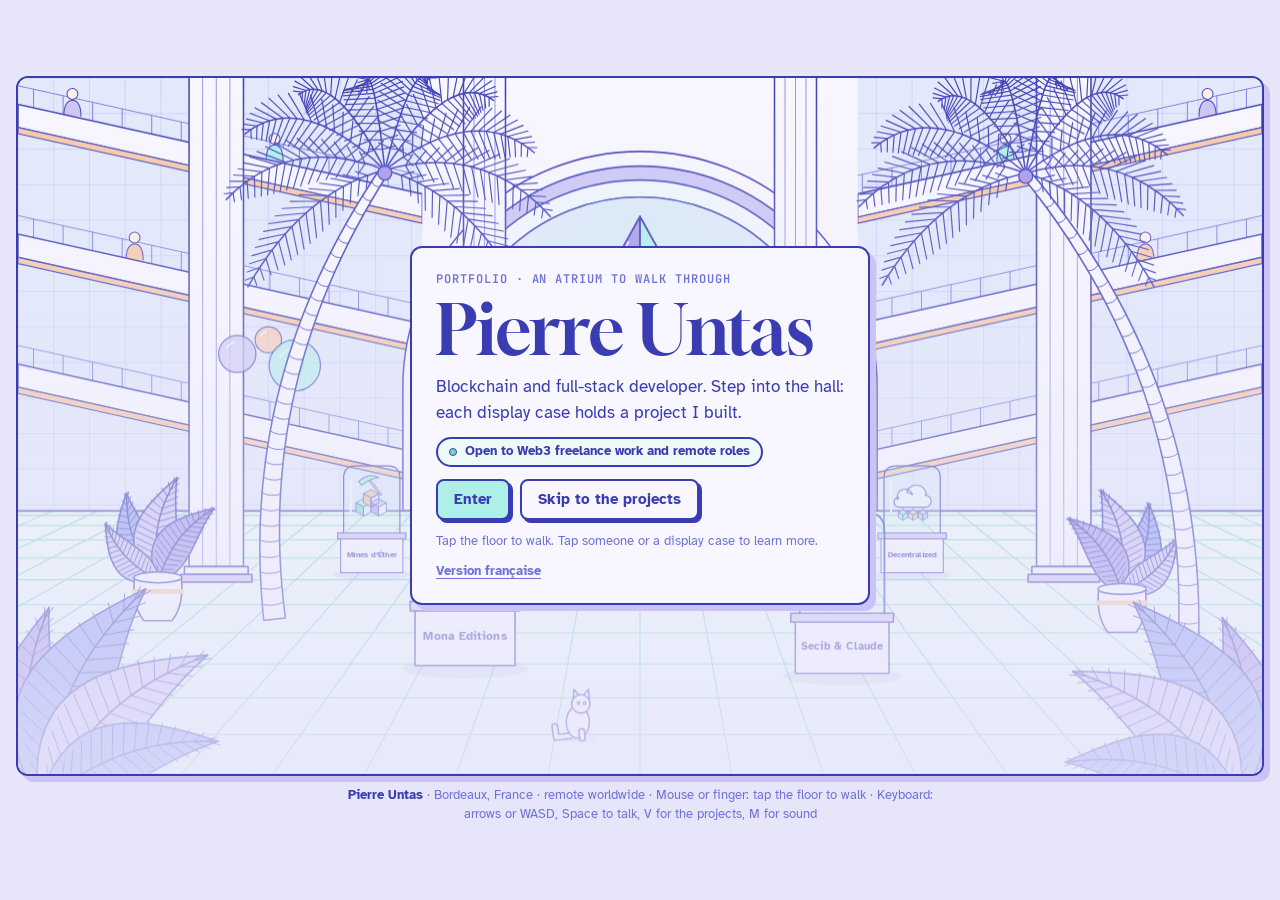
==== commit df3d9cfb: "Domaine pierreuntas.com : adresses canoniques, aperçus de partage, redirection depuis latrium.vercel" ====
--- a/index.html
+++ b/index.html
@@ -5,30 +5,26 @@
 <meta name="viewport" content="width=device-width, initial-scale=1, viewport-fit=cover">
 <title>Pierre Untas · L'Atrium</title>
 <meta name="description" content="Pierre Untas, développeur blockchain et full-stack. Un portfolio à visiter dans le hall de L'Atrium : chaque vitrine présente un projet.">
-<link rel="canonical" href="https://latrium.vercel.app/">
+<link rel="canonical" href="https://pierreuntas.com/">
 <meta name="theme-color" content="#e7e5fa">
 <meta property="og:type" content="website">
 <meta property="og:title" content="Pierre Untas · développeur blockchain et full-stack">
 <meta property="og:description" content="Un portfolio à visiter dans le hall de L'Atrium : chaque vitrine présente un projet.">
-<meta property="og:url" content="https://latrium.vercel.app/">
-<meta property="og:image" content="https://latrium.vercel.app/og.jpg">
+<meta property="og:url" content="https://pierreuntas.com/">
+<meta property="og:image" content="https://pierreuntas.com/og-portfolio.jpg">
+<meta property="og:image:width" content="1200">
+<meta property="og:image:height" content="630">
+<meta property="og:locale" content="fr_FR">
+<link rel="alternate" hreflang="fr" href="https://pierreuntas.com/">
+<link rel="alternate" hreflang="en" href="https://pierreuntas.com/en/">
+<link rel="alternate" hreflang="x-default" href="https://pierreuntas.com/">
 <meta name="twitter:card" content="summary_large_image">
+<script id="langPick">/* langue : ?lang=fr|en > choix mémorisé (partagé avec L'Atrium) > langue du navigateur */
+(function(){var me=document.currentScript;try{var q=new URLSearchParams(location.search).get('lang');if(q==='fr'||q==='en'){localStorage.setItem('atrium.lang',q);return;}if(me.hasAttribute('data-off')||!/^https?:$/.test(location.protocol))return;var l=localStorage.getItem('atrium.lang');if(!l){var n=(navigator.languages&&navigator.languages[0])||navigator.language||'fr';l=/^fr\b/i.test(n)?'fr':'en';}if(l==='en')location.replace('/en/');}catch(e){}})();</script>
 <link rel="icon" href="/icon.svg" type="image/svg+xml">
 <link rel="apple-touch-icon" href="/apple-touch-icon.png">
 <script>window.va = window.va || function () { (window.vaq = window.vaq || []).push(arguments); };</script>
 <script defer src="/_vercel/insights/script.js"></script>
-
-<link rel="preconnect" href="https://fonts.googleapis.com">
-<link rel="preconnect" href="https://fonts.gstatic.com" crossorigin>
-<link rel="stylesheet" href="https://fonts.googleapis.com/css2?family=Gloock&family=Atkinson+Hyperlegible:ital,wght@0,400;0,700;1,400&family=JetBrains+Mono:wght@400;600&display=swap">
-
-<link rel="preconnect" href="https://fonts.googleapis.com">
-<link rel="preconnect" href="https://fonts.gstatic.com" crossorigin>
-<link rel="stylesheet" href="https://fonts.googleapis.com/css2?family=Gloock&family=Atkinson+Hyperlegible:ital,wght@0,400;0,700;1,400&family=JetBrains+Mono:wght@400;600&display=swap">
-
-<link rel="preconnect" href="https://fonts.googleapis.com">
-<link rel="preconnect" href="https://fonts.gstatic.com" crossorigin>
-<link rel="stylesheet" href="https://fonts.googleapis.com/css2?family=Gloock&family=Atkinson+Hyperlegible:ital,wght@0,400;0,700;1,400&family=JetBrains+Mono:wght@400;600&display=swap">
 
 <link rel="preconnect" href="https://fonts.googleapis.com">
 <link rel="preconnect" href="https://fonts.gstatic.com" crossorigin>
@@ -129,6 +125,7 @@
 .hint{font-size:13px;color:var(--ink-2)}
 .row{display:flex;flex-wrap:wrap;gap:10px}
 .chip{display:inline-flex;align-items:center;gap:8px;align-self:flex-start;background:var(--floor);border:2px solid var(--ink);border-radius:999px;padding:3px 11px;font-size:13px;font-weight:700}
+.lang{align-self:flex-start;font:700 13px var(--f-body);color:var(--ink-2);text-underline-offset:3px}.lang:hover{color:var(--ink)}
 .chip i{width:8px;height:8px;border-radius:50%;background:var(--teal);border:1.5px solid var(--ink)}
 
 /* petits écrans et téléphone à l'horizontale */
@@ -181,6 +178,7 @@
       <span class="chip"><i></i>Ouvert aux missions Web3 et aux postes en remote</span>
       <div class="row"><button class="btn primary" id="enterBtn" type="button">Entrer</button><button class="btn" id="fastBtn" type="button">Voir directement les projets</button></div>
       <p class="hint">Touche le sol pour marcher. Touche quelqu'un ou une vitrine pour en savoir plus.</p>
+      <a class="lang" href="/en/?lang=en" hreflang="en" lang="en">English version</a>
     </div>
   </div>
 </div>
@@ -603,22 +601,13 @@
     body:'Les artistes certifient et exposent leurs œuvres, et transfèrent le certificat lors d’une revente, sans portefeuille crypto. En scannant le QR code d’une œuvre, on voit son histoire : artiste, édition, provenance. Projet né pendant ma formation Alyra, aujourd’hui en production sur Base.',
     facts:['Smart contracts Solidity (ERC-1155) avec optimisation du gaz, tests sous Hardhat', 'Contrat vérifié sur Basescan, réclamation du certificat par QR code sécurisée par arbre de Merkle', 'Privy : connexion par e-mail, gaz sponsorisé, export de la clé privée', 'Front Next.js et TypeScript, stockage IPFS, déploiement sur Vercel', 'CI GitHub Actions : compilation et tests des contrats, build du front à chaque push et pull request'],
     tags:['Solidity', 'Hardhat', 'Next.js', 'TypeScript', 'IPFS', 'Privy', 'Base'], links:[['Voir le site', 'https://monaeditions.com'], ['Le contrat sur Basescan', 'https://basescan.org/address/0x4f093952cF2377eFa05BC15E32ffFF63Cd4Fc208'], ['Code', GH + 'MonaEditions']], lead:true },
-  spacevote:{ kind:'Smart contract', col:C.lav, title:'SpaceVote', short:'Un contrat de vote onchain qui départage lui-même les égalités.',
-    body:'En cas d’égalité, le contrat relance automatiquement une nouvelle session de vote entre les ex æquo, jusqu’à ce qu’un gagnant se dégage.',
-    facts:['Solidity 0.8.30', 'Bibliothèques OpenZeppelin', 'Sessions de vote successives gérées onchain'], tags:['Solidity', 'OpenZeppelin', 'Gouvernance'], links:[['Code', GH + 'SpaceVote']] },
   storage:{ kind:'Application complète', col:C.cyan, title:'Decentralized Cloud Storage', short:'Un cloud personnel décentralisé : fichiers sur IPFS, dossiers, notes et un LLM local.',
     body:'Les fichiers sont stockés sur IPFS, les métadonnées dans MongoDB. Une API REST en ASP.NET Core gère le stockage, et une interface Nuxt.js permet de créer des dossiers, d’envoyer des fichiers, d’écrire des notes et de discuter avec un modèle de langage qui tourne en local.',
     facts:['API REST en ASP.NET Core, métadonnées dans MongoDB', 'Stockage distribué sur IPFS', 'Interface Nuxt.js, LLM local intégré', 'Docker Compose et Prometheus'], tags:['IPFS', 'ASP.NET Core', 'MongoDB', 'Nuxt.js', 'Docker'], links:[['Code', GH + 'decentralized-cloud-storage']] },
-  danny:{ kind:'App iOS', col:C.violet, title:'Danny', short:'Une app iOS qui transforme ta santé en jeu de rôle.',
-    body:'Construite en SwiftUI avec HealthKit : la marche, l’activité, la méditation et le repos deviennent les statistiques d’un personnage. On les fait progresser par de vraies actions, avec l’Apple Watch.',
-    facts:['SwiftUI et HealthKit', 'Objectifs quotidiens : marche, activité, méditation, repos', 'Fonctionnalités Apple Watch'], tags:['Swift', 'SwiftUI', 'HealthKit', 'watchOS'], links:[['Code', GH + 'Danny']] },
-  wallets:{ kind:'Application web', col:C.teal, title:'Wallets', short:'Une vue d’ensemble de toutes tes cryptos.',
-    body:'Suis le marché en temps réel, crée plusieurs portefeuilles, ajoute-y tes cryptos, et retrouve-les toutes réunies dans un seul portefeuille global.',
-    facts:['Ruby on Rails', 'Cours du marché en temps réel', 'Portefeuilles multiples et vue globale'], tags:['Ruby', 'Rails', 'API de marché'], links:[['Code', GH + 'Wallets']] },
   atrium:{ kind:'Jeu · pédagogie · développé avec l’IA', col:C.cyan, title:'L’Atrium', short:'Le jeu dans lequel tu te trouves. Pour découvrir Ethereum sans rien installer.',
     body:'Dix chapitres dans ce hall : son premier coffre, les arnaques, les contrats, les validateurs, les frais, les ponts. En français et en anglais.',
     facts:['Moteur maison en Canvas 2D, musique générée en Web Audio', 'Sauvegarde locale, carnet du joueur, version anglaise complète', 'Tests de bout en bout avec Playwright'],
-    tags:['JavaScript', 'Canvas 2D', 'Web Audio', 'i18n'], links:[['Jouer à L’Atrium', 'https://latrium.vercel.app/game/'], ['Code', GH + 'latrium']] },
+    tags:['JavaScript', 'Canvas 2D', 'Web Audio', 'i18n'], links:[['Jouer à L’Atrium', 'https://pierreuntas.com/game/'], ['Code', GH + 'latrium']] },
   secib:{ kind:'Application de bureau · développée avec l’IA', col:C.peach, title:'Secib & Claude', short:'Interroger Claude sur les pièces d’un dossier d’avocat, sans jamais envoyer de données confidentielles en clair.',
     body:'Une application de bureau pour un cabinet d’avocats : on choisit un dossier client dans le logiciel métier Secib, on coche des pièces, puis on demande à Claude un résumé, une chronologie ou des informations précises. Comme le demande le guide déontologique du CNB, les noms, adresses ou IBAN sont pseudonymisés sur l’ordinateur avant tout envoi, avec un écran de revue.',
     facts:['Back-end en Rust (Tauri), interface en React et TypeScript', 'Module de pseudonymisation isolé : 11 catégories, IBAN et SIREN validés par clé, table de correspondance impossible à envoyer ou à écrire sur disque (garanti par un test de compilation)', 'Client HTTP pour l’API Secib : authentification, limite de concurrence, reprises avec backoff, testé contre un serveur simulé', 'Clé API chiffrée dans le trousseau système, journal local des envois'],
@@ -627,10 +616,6 @@
     body:'On mine, on fabrique, on bâtit dans un monde infini généré au fil des pas. Chaque bloc se comporte comme un jeton : miner frappe, poser brûle, et chaque bloc posé porte le nom de son auteur. Prochaine étape : inscrire les objets uniques et les parcelles en smart contracts.',
     facts:['Rendu Three.js, textures pixel art générées en code, maillage des tronçons dans un Web Worker', 'Multijoueur en temps réel avec Supabase (Auth, Realtime, Postgres), parcelles, chat modéré', 'Le serveur fait autorité : chaque action passe par une fonction SQL qui vérifie les règles, la portée, le rythme et les déplacements', 'Jetons simulés : ERC-1155 pour les ressources, ERC-721 pour les objets uniques, registre des frappes et des brûlages', 'Une quarantaine de scénarios, dont les tentatives de triche, testés contre un vrai Postgres à chaque push'],
     tags:['Three.js', 'Supabase', 'Postgres', 'Web Workers', 'ERC-1155 · ERC-721'], links:[], status:'Lien de démo à venir' },
-  oss:{ kind:'Open source', col:C.lav, title:'Contributions', short:'Des traces publiques, vérifiables, dans l’écosystème Ethereum.',
-    body:'Je contribue à l’open source de l’écosystème, en commençant par Kleros : un correctif d’accessibilité sur les menus déroulants de leur bibliothèque de composants, et des commentaires de revue sur leur protocole.',
-    facts:['kleros/ui-components-library · PR #101 (accessibilité)', 'Commentaires de revue sur kleros-v2'], tags:['React', 'Accessibilité', 'Revue de code'],
-    links:[['La PR #101', 'https://github.com/kleros/ui-components-library/pull/101'], ['Mon GitHub', 'https://github.com/PierreUntas']] },
 };
 const ORDER = ['mona', 'secib', 'mines', 'storage', 'atrium'];
 const PATH = [
@@ -690,17 +675,9 @@
     g.fillStyle = C.mist; g.fillRect(-28, -22, 56, 40); g.fillStyle = C.peach; g.beginPath(); g.arc(10, -8, 9, 0, TAU); g.fill();
     g.fillStyle = C.teal; poly(g, [[-28, 10], [-10, -6], [2, 6], [18, -4], [28, 6], [28, 18], [-28, 18]]); g.fill(); g.restore();
     g.beginPath(); g.arc(28, 22, 11, 0, TAU); fs(g, C.cyan, C.ink, 2); g.fillStyle = C.ink; g.fillRect(23, 17, 4, 4); g.fillRect(29, 17, 4, 4); g.fillRect(23, 23, 4, 4); },
-  spacevote(g){ g.beginPath(); g.rect(-30, -12, 60, 44); fs(g, C.lav, C.ink, 2.4); g.beginPath(); g.rect(-14, -14, 28, 5); fs(g, C.ink, null);
-    poly(g, [[-12, -40], [14, -44], [16, -12], [-10, -8]]); fs(g, C.paper, C.ink, 2); line2(g, [[-4, -28], [1, -22], [9, -34]], 2.6, C.teal);
-    g.fillStyle = C.ink; g.font = '600 11px "JetBrains Mono", monospace'; g.textAlign = 'center'; g.fillText('VOTE', 0, 16); g.textAlign = 'left'; },
   storage(g){ g.beginPath(); g.arc(-14, -14, 16, Math.PI * .9, Math.PI * 1.9); g.arc(8, -18, 20, Math.PI * 1.1, Math.PI * 2); g.arc(26, -6, 12, Math.PI * 1.5, Math.PI * .5); g.lineTo(-26, 6); g.arc(-26, -4, 10, Math.PI * .5, Math.PI * 1.5); g.closePath(); fs(g, C.paper, C.ink, 2.2);
     [[-18, 22, C.cyan], [2, 22, C.peach], [22, 22, C.lav]].forEach(([x, y, c]) => { poly(g, [[x, y - 10], [x + 9, y - 5], [x, y], [x - 9, y - 5]]); fs(g, c, C.ink, 1.6); poly(g, [[x - 9, y - 5], [x, y], [x, y + 10], [x - 9, y + 5]]); fs(g, c, C.ink, 1.6); poly(g, [[x, y], [x + 9, y - 5], [x + 9, y + 5], [x, y + 10]]); fs(g, c, C.ink, 1.6); });
     line2(g, [[-18, 6], [-18, 12]], 1.6); line2(g, [[2, 6], [2, 12]], 1.6); line2(g, [[22, 6], [22, 12]], 1.6); },
-  danny(g, t){ g.beginPath(); g.rect(-10, -46, 20, 16); fs(g, C.ink2, C.ink, 1.6); g.beginPath(); g.rect(-10, 22, 20, 16); fs(g, C.ink2, C.ink, 1.6);
-    rr(g, -24, -32, 48, 56, 12); fs(g, C.paper, C.ink, 2.6); rr(g, -18, -26, 36, 44, 8); fs(g, C.ink, null);
-    const p = reduce ? 1 : 1 + Math.max(0, Math.sin(t * 5)) * .15;
-    g.save(); g.translate(0, -8); g.scale(p, p); g.beginPath(); g.moveTo(0, 8); g.bezierCurveTo(-14, -2, -8, -14, 0, -6); g.bezierCurveTo(8, -14, 14, -2, 0, 8); g.fillStyle = C.peach; g.fill(); g.restore();
-    g.fillStyle = C.cyan; g.font = '600 9px "JetBrains Mono", monospace'; g.textAlign = 'center'; g.fillText('LV 12', 0, 14); g.textAlign = 'left'; },
   secib(g){ // un dossier, une pièce et l'étiquette qui remplace un nom
     poly(g, [[-34, -18], [-12, -18], [-6, -26], [34, -26], [34, 24], [-34, 24]]); fs(g, C.peach, C.ink, 2.2);
     poly(g, [[-22, -34], [16, -38], [20, 6], [-18, 10]]); fs(g, C.paper, C.ink, 2);
@@ -713,12 +690,6 @@
     cube(-16, 4, C.cyan, C.teal, C.mist); cube(14, 4, C.lav, C.violet, C.paper); cube(-1, -14, C.peach, '#f2b48c', C.parch);
     line2(g, [[18, -14], [-6, -44]], 5, C.ink); line2(g, [[18, -14], [-6, -44]], 2.5, C.peach);
     g.beginPath(); g.moveTo(-26, -40); g.quadraticCurveTo(-6, -58, 14, -48); g.quadraticCurveTo(-4, -46, -20, -32); g.closePath(); fs(g, C.cyan, C.ink, 2); },
-  oss(g){ // trois commits et une branche qui fusionne
-    line2(g, [[-24, 26], [-24, -26]], 4, C.ink); line2(g, [[-24, 12], [-4, -4], [18, -4]], 4, C.ink); line2(g, [[18, -4], [18, -24]], 4, C.ink);
-    [[-24, 26, C.lav], [-24, -26, C.cyan], [18, -4, C.peach], [18, -26, C.teal]].forEach(([x, y, c]) => { g.beginPath(); g.arc(x, y, 9, 0, TAU); fs(g, c, C.ink, 2.2); });
-    g.fillStyle = C.ink; g.font = '600 11px "JetBrains Mono", monospace'; g.fillText('#101', 0, 26); },
-  wallets(g){ [[-20, 10, C.teal], [0, 2, C.peach], [20, 10, C.violet]].forEach(([x, y, c]) => { rr(g, x - 16, y - 12, 32, 26, 6); fs(g, c, C.ink, 2); rr(g, x + 4, y - 2, 12, 8, 3); fs(g, C.paper, C.ink, 1.4); });
-    [[-8, -26], [6, -32], [16, -22]].forEach(([x, y]) => { g.beginPath(); g.ellipse(x, y, 9, 9, 0, 0, TAU); fs(g, C.cyan, C.ink, 1.8); }); },
 };
 function rr(g, x, y, w, h, r){ g.beginPath(); if (g.roundRect) g.roundRect(x, y, w, h, r); else g.rect(x, y, w, h); }
 function line2(g, pts, w = 2, col = C.ink){ g.beginPath(); g.moveTo(pts[0][0], pts[0][1]); for (let i = 1; i < pts.length; i++) g.lineTo(pts[i][0], pts[i][1]); g.strokeStyle = col; g.lineWidth = w; g.lineCap = 'round'; g.stroke(); }
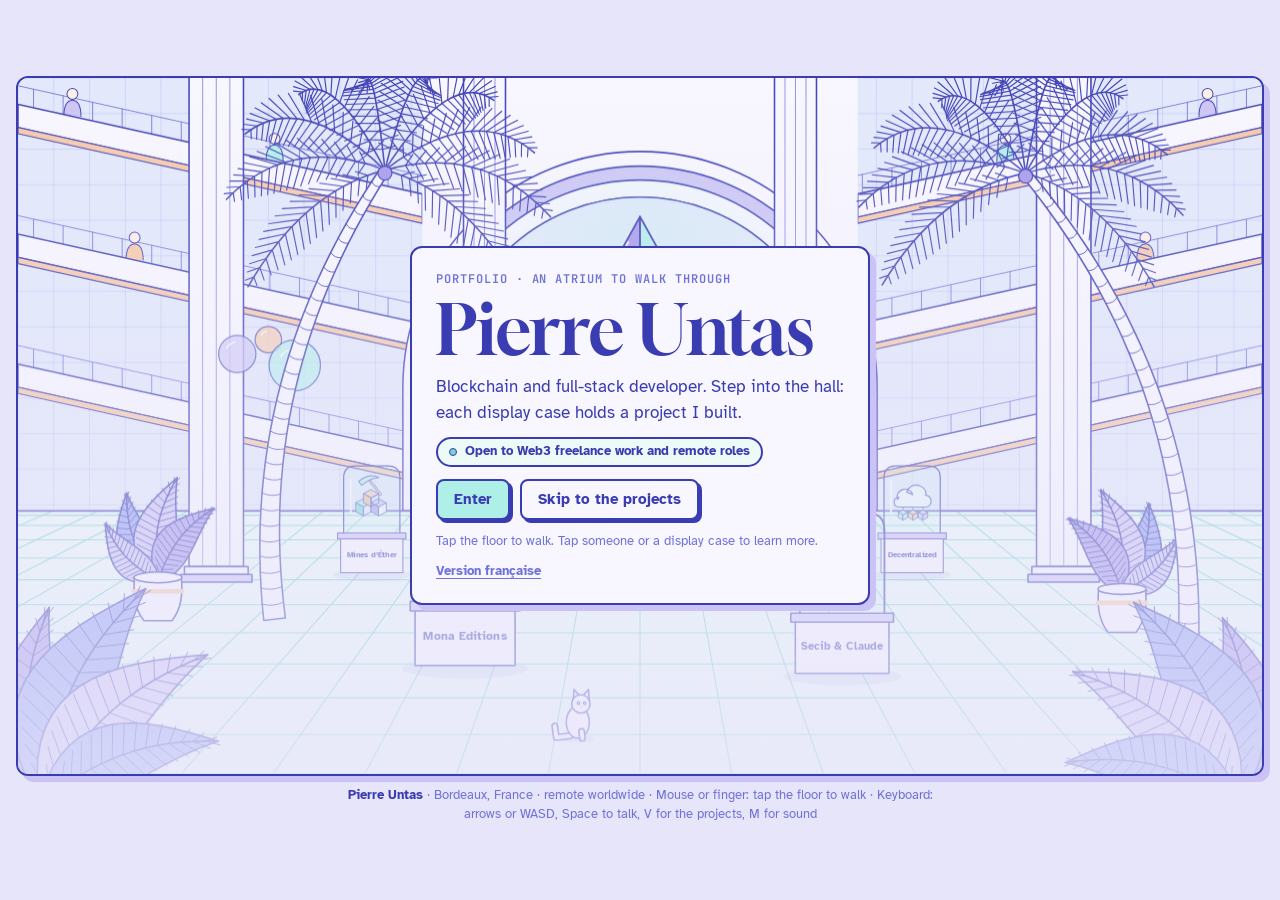
==== commit 02543a3f: "Domaine : www.pierreuntas.com comme adresse principale (comme réglé dans Vercel) Co-Authored-By: Cla" ====
--- a/index.html
+++ b/index.html
@@ -5,19 +5,19 @@
 <meta name="viewport" content="width=device-width, initial-scale=1, viewport-fit=cover">
 <title>Pierre Untas · L'Atrium</title>
 <meta name="description" content="Pierre Untas, développeur blockchain et full-stack. Un portfolio à visiter dans le hall de L'Atrium : chaque vitrine présente un projet.">
-<link rel="canonical" href="https://pierreuntas.com/">
+<link rel="canonical" href="https://www.pierreuntas.com/">
 <meta name="theme-color" content="#e7e5fa">
 <meta property="og:type" content="website">
 <meta property="og:title" content="Pierre Untas · développeur blockchain et full-stack">
 <meta property="og:description" content="Un portfolio à visiter dans le hall de L'Atrium : chaque vitrine présente un projet.">
-<meta property="og:url" content="https://pierreuntas.com/">
-<meta property="og:image" content="https://pierreuntas.com/og-portfolio.jpg">
+<meta property="og:url" content="https://www.pierreuntas.com/">
+<meta property="og:image" content="https://www.pierreuntas.com/og-portfolio.jpg">
 <meta property="og:image:width" content="1200">
 <meta property="og:image:height" content="630">
 <meta property="og:locale" content="fr_FR">
-<link rel="alternate" hreflang="fr" href="https://pierreuntas.com/">
-<link rel="alternate" hreflang="en" href="https://pierreuntas.com/en/">
-<link rel="alternate" hreflang="x-default" href="https://pierreuntas.com/">
+<link rel="alternate" hreflang="fr" href="https://www.pierreuntas.com/">
+<link rel="alternate" hreflang="en" href="https://www.pierreuntas.com/en/">
+<link rel="alternate" hreflang="x-default" href="https://www.pierreuntas.com/">
 <meta name="twitter:card" content="summary_large_image">
 <script id="langPick">/* langue : ?lang=fr|en > choix mémorisé (partagé avec L'Atrium) > langue du navigateur */
 (function(){var me=document.currentScript;try{var q=new URLSearchParams(location.search).get('lang');if(q==='fr'||q==='en'){localStorage.setItem('atrium.lang',q);return;}if(me.hasAttribute('data-off')||!/^https?:$/.test(location.protocol))return;var l=localStorage.getItem('atrium.lang');if(!l){var n=(navigator.languages&&navigator.languages[0])||navigator.language||'fr';l=/^fr\b/i.test(n)?'fr':'en';}if(l==='en')location.replace('/en/');}catch(e){}})();</script>
@@ -607,7 +607,7 @@
   atrium:{ kind:'Jeu · pédagogie · développé avec l’IA', col:C.cyan, title:'L’Atrium', short:'Le jeu dans lequel tu te trouves. Pour découvrir Ethereum sans rien installer.',
     body:'Dix chapitres dans ce hall : son premier coffre, les arnaques, les contrats, les validateurs, les frais, les ponts. En français et en anglais.',
     facts:['Moteur maison en Canvas 2D, musique générée en Web Audio', 'Sauvegarde locale, carnet du joueur, version anglaise complète', 'Tests de bout en bout avec Playwright'],
-    tags:['JavaScript', 'Canvas 2D', 'Web Audio', 'i18n'], links:[['Jouer à L’Atrium', 'https://pierreuntas.com/game/'], ['Code', GH + 'latrium']] },
+    tags:['JavaScript', 'Canvas 2D', 'Web Audio', 'i18n'], links:[['Jouer à L’Atrium', 'https://www.pierreuntas.com/game/'], ['Code', GH + 'latrium']] },
   secib:{ kind:'Application de bureau · développée avec l’IA', col:C.peach, title:'Secib & Claude', short:'Interroger Claude sur les pièces d’un dossier d’avocat, sans jamais envoyer de données confidentielles en clair.',
     body:'Une application de bureau pour un cabinet d’avocats : on choisit un dossier client dans le logiciel métier Secib, on coche des pièces, puis on demande à Claude un résumé, une chronologie ou des informations précises. Comme le demande le guide déontologique du CNB, les noms, adresses ou IBAN sont pseudonymisés sur l’ordinateur avant tout envoi, avec un écran de revue.',
     facts:['Back-end en Rust (Tauri), interface en React et TypeScript', 'Module de pseudonymisation isolé : 11 catégories, IBAN et SIREN validés par clé, table de correspondance impossible à envoyer ou à écrire sur disque (garanti par un test de compilation)', 'Client HTTP pour l’API Secib : authentification, limite de concurrence, reprises avec backoff, testé contre un serveur simulé', 'Clé API chiffrée dans le trousseau système, journal local des envois'],
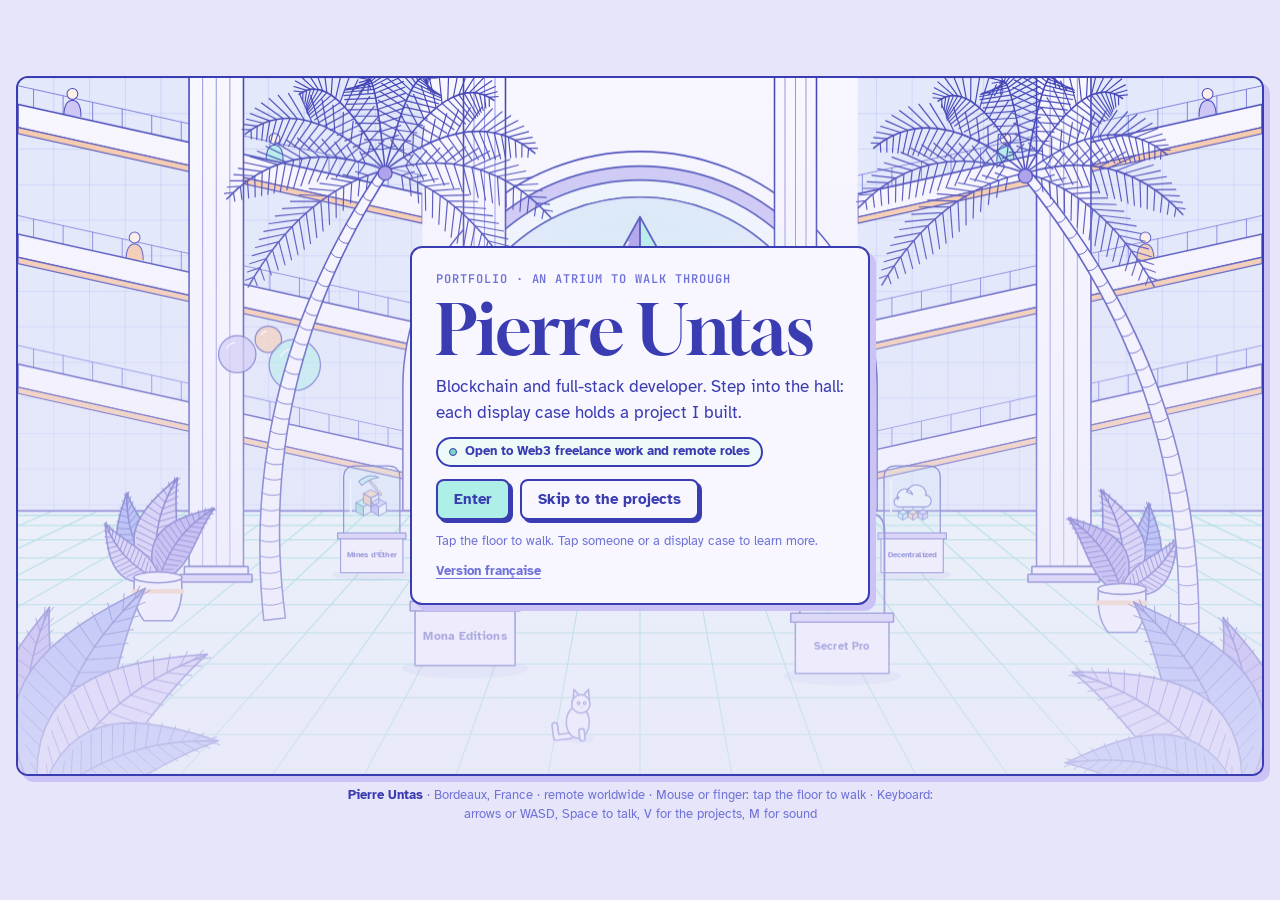
==== commit 3e4680e2: "Portfolio : Secib & Claude devient Secret Pro, sans mention de l'IA Co-Authored-By: Claude Opus 5.5 " ====
--- a/index.html
+++ b/index.html
@@ -608,7 +608,7 @@
     body:'Dix chapitres dans ce hall : son premier coffre, les arnaques, les contrats, les validateurs, les frais, les ponts. En français et en anglais.',
     facts:['Moteur maison en Canvas 2D, musique générée en Web Audio', 'Sauvegarde locale, carnet du joueur, version anglaise complète', 'Tests de bout en bout avec Playwright'],
     tags:['JavaScript', 'Canvas 2D', 'Web Audio', 'i18n'], links:[['Jouer à L’Atrium', 'https://www.pierreuntas.com/game/'], ['Code', GH + 'latrium']] },
-  secib:{ kind:'Application de bureau · développée avec l’IA', col:C.peach, title:'Secib & Claude', short:'Interroger Claude sur les pièces d’un dossier d’avocat, sans jamais envoyer de données confidentielles en clair.',
+  secib:{ kind:'Application de bureau · confidentialité', col:C.peach, title:'Secret Pro', short:'Interroger Claude sur les pièces d’un dossier d’avocat, sans jamais envoyer de données confidentielles en clair.',
     body:'Une application de bureau pour un cabinet d’avocats : on choisit un dossier client dans le logiciel métier Secib, on coche des pièces, puis on demande à Claude un résumé, une chronologie ou des informations précises. Comme le demande le guide déontologique du CNB, les noms, adresses ou IBAN sont pseudonymisés sur l’ordinateur avant tout envoi, avec un écran de revue.',
     facts:['Back-end en Rust (Tauri), interface en React et TypeScript', 'Module de pseudonymisation isolé : 11 catégories, IBAN et SIREN validés par clé, table de correspondance impossible à envoyer ou à écrire sur disque (garanti par un test de compilation)', 'Client HTTP pour l’API Secib : authentification, limite de concurrence, reprises avec backoff, testé contre un serveur simulé', 'Clé API chiffrée dans le trousseau système, journal local des envois'],
     tags:['Rust', 'Tauri', 'React', 'TypeScript', 'API Claude'], links:[], status:'Code privé · démo sur demande' },
@@ -821,7 +821,7 @@
     const c = await say('Pierre', intro ? 'Salut, moi c’est Pierre, développeur blockchain et full-stack. Chaque vitrine garde un de mes projets, et le grand cristal, c’est L’Atrium : mon jeu pour découvrir Ethereum.' : 'Qu’est-ce qui t’intéresse ?', ['Ton parcours', 'Tes projets', 'Te contacter', 'Je visite']);
     intro = false;
     if (c === 0){ showPath(); await say('Pierre', 'Sept ans à la tête d’une marque de mode, trois ans de full-stack en entreprise, et aujourd’hui la blockchain. Tout est dans la fiche.'); }
-    else if (c === 1){ showBook(); await say('Pierre', 'Commence par Mona Editions, juste là : c’est celui dont je suis le plus fier. Il tourne en production sur Base. Et va voir Secib & Claude, à droite.'); break; }
+    else if (c === 1){ showBook(); await say('Pierre', 'Commence par Mona Editions, juste là : c’est celui dont je suis le plus fier. Il tourne en production sur Base. Et va voir Secret Pro, à droite.'); break; }
     else if (c === 2){ showContact(); await say('Pierre', 'Un e-mail, un appel ou un message sur LinkedIn : je réponds vite. GitHub pour le code.'); }
     else break;
   }
@@ -837,7 +837,7 @@
   mona:[['Pierre', 'Mona Editions, c’est mon projet de fin de formation chez Alyra. Il est en production sur Base, avec un audit et 100 % de couverture de tests.']],
 
 
-  secib:[['Pierre', 'Celui-là, je l’ai développé entièrement avec l’IA, pour une avocate. Mon travail, c’était de savoir quoi construire, et de garantir qu’aucun nom de client ne parte en clair.']],
+  secib:[['Pierre', 'Celui-là, je l’ai construit pour une avocate. Le plus délicat : garantir qu’aucun nom de client ne parte en clair. Tout est pseudonymisé sur l’ordinateur avant l’envoi.']],
   mines:[['Pierre', 'Mines d’Éther, je l’ai construit avec l’IA. La suite : inscrire les parcelles et les objets uniques en smart contracts. Le serveur en est déjà la source de vérité.']],
 };
 async function interact(it){
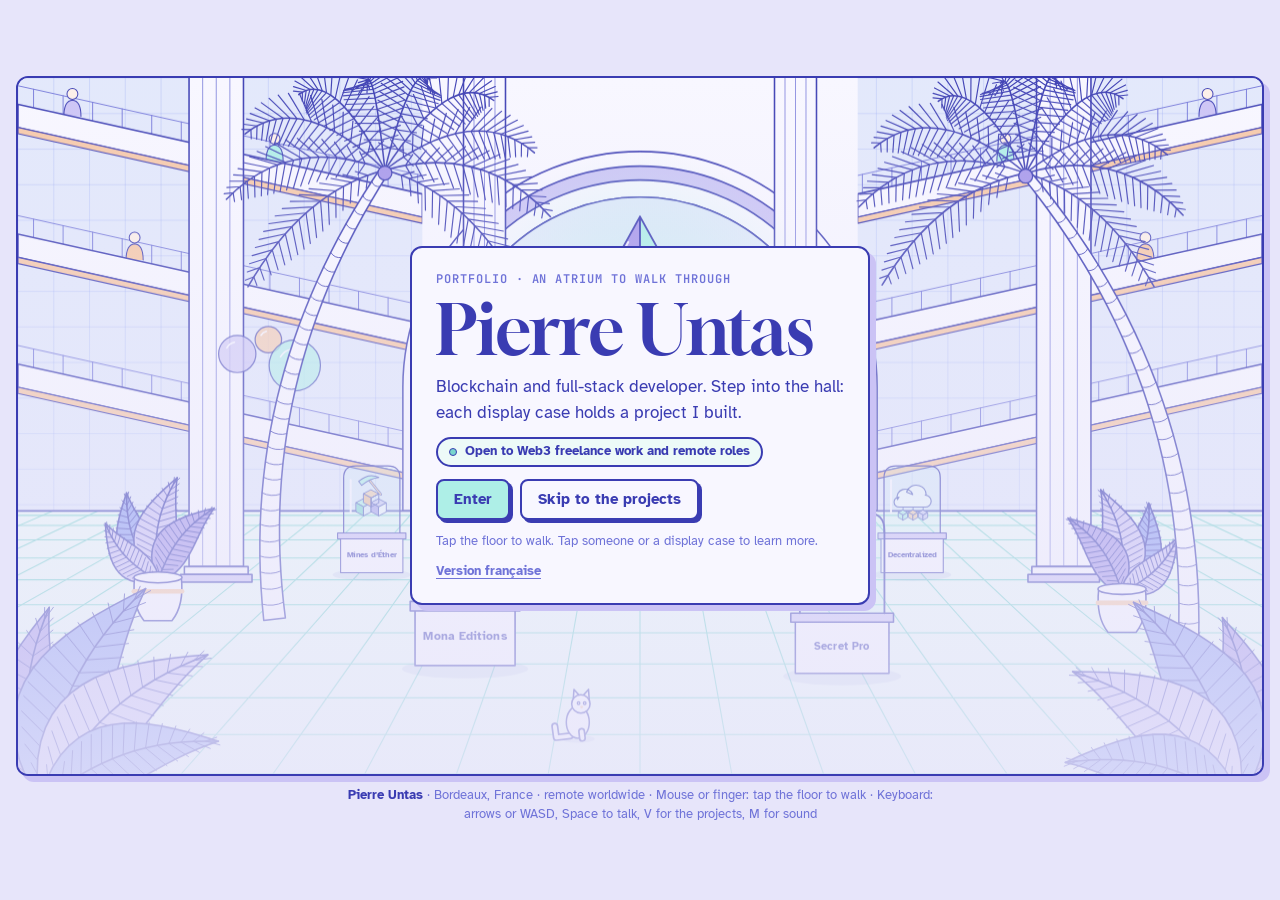
==== commit 4c9d4358: "Portfolio : relecture (Mines d'Éther, audit Mona, vocabulaire, traduction anglaise) Co-Authored-By: " ====
--- a/index.html
+++ b/index.html
@@ -158,7 +158,7 @@
     <button class="sound-btn" id="soundBtn" type="button" aria-pressed="true" aria-label="Couper le son">
       <svg viewBox="0 0 24 24" aria-hidden="true"><path d="M4 9h4l5-4v14l-5-4H4z" fill="#aeefe7" stroke="#3a3cb2" stroke-width="1.6" stroke-linejoin="round"/><path class="wave" d="M16 9.5c1.2 1.3 1.2 3.7 0 5M18.5 7c2.6 2.8 2.6 7.2 0 10" fill="none" stroke="#3a3cb2" stroke-width="1.6" stroke-linecap="round"/><path class="cross" d="M16 9.5l5 5M21 9.5l-5 5" fill="none" stroke="#3a3cb2" stroke-width="1.6" stroke-linecap="round"/></svg>
     </button>
-    <button class="hud-btn" id="bookBtn" type="button" aria-label="Ouvrir le carnet des vitrines">Vitrines <b id="bookCount">0/5</b></button>
+    <button class="hud-btn" id="bookBtn" type="button" aria-label="Ouvrir la liste des vitrines">Vitrines <b id="bookCount">0/5</b></button>
   </div>
 
   <div class="dialog" id="dialog" hidden>
@@ -596,10 +596,10 @@
 const P = {
   pierre:{ kind:'Qui je suis', title:'Pierre Untas', short:'Développeur blockchain et full-stack · Bordeaux · remote international.',
     body:'Après sept ans à la tête d’une marque de mode et trois ans de développement full-stack en entreprise, je conçois aujourd’hui des applications blockchain. Mona Editions, ma plateforme de certification d’œuvres d’art en production sur Base, est née de ce croisement entre l’univers du design et les smart contracts.',
-    facts:['Développeur full-stack chez Human Immobilier (2023 – 2026)', 'Certifié développeur blockchain par Alyra (2026)', 'Freelance Web3 depuis juin 2026'], tags:['Solidity', 'TypeScript', 'Rust', '.NET'], links:[['Mon parcours', '#parcours'], ['Me contacter', '#contact']] },
+    facts:['Développeur full-stack chez Human Immobilier (2023 – 2026)', 'Certifié développeur blockchain par Alyra (2026)', 'Freelance Web3 depuis juin 2026'], tags:['Solidity', 'TypeScript', 'C#', '.NET'], links:[['Mon parcours', '#parcours'], ['Me contacter', '#contact']] },
   mona:{ kind:'Produit · smart contracts', col:C.peach, title:'Mona Editions', short:'Certifier une œuvre d’art physique avec un jeton, et donner au collectionneur un certificat qui le suit pour toujours.',
     body:'Les artistes certifient et exposent leurs œuvres, et transfèrent le certificat lors d’une revente, sans portefeuille crypto. En scannant le QR code d’une œuvre, on voit son histoire : artiste, édition, provenance. Projet né pendant ma formation Alyra, aujourd’hui en production sur Base.',
-    facts:['Smart contracts Solidity (ERC-1155) avec optimisation du gaz, tests sous Hardhat', 'Contrat vérifié sur Basescan, réclamation du certificat par QR code sécurisée par arbre de Merkle', 'Privy : connexion par e-mail, gaz sponsorisé, export de la clé privée', 'Front Next.js et TypeScript, stockage IPFS, déploiement sur Vercel', 'CI GitHub Actions : compilation et tests des contrats, build du front à chaque push et pull request'],
+    facts:['Smart contracts Solidity (ERC-1155) avec optimisation du gaz, audités, tests sous Hardhat avec 100 % de couverture', 'Contrat vérifié sur Basescan, réclamation du certificat par QR code sécurisée par arbre de Merkle', 'Privy : connexion par e-mail, gaz sponsorisé, export de la clé privée', 'Front Next.js et TypeScript, stockage IPFS, déploiement sur Vercel', 'CI GitHub Actions : compilation et tests des contrats, build du front à chaque push et pull request'],
     tags:['Solidity', 'Hardhat', 'Next.js', 'TypeScript', 'IPFS', 'Privy', 'Base'], links:[['Voir le site', 'https://monaeditions.com'], ['Le contrat sur Basescan', 'https://basescan.org/address/0x4f093952cF2377eFa05BC15E32ffFF63Cd4Fc208'], ['Code', GH + 'MonaEditions']], lead:true },
   storage:{ kind:'Application complète', col:C.cyan, title:'Decentralized Cloud Storage', short:'Un cloud personnel décentralisé : fichiers sur IPFS, dossiers, notes et un LLM local.',
     body:'Les fichiers sont stockés sur IPFS, les métadonnées dans MongoDB. Une API REST en ASP.NET Core gère le stockage, et une interface Nuxt.js permet de créer des dossiers, d’envoyer des fichiers, d’écrire des notes et de discuter avec un modèle de langage qui tourne en local.',
@@ -609,10 +609,10 @@
     facts:['Moteur maison en Canvas 2D, musique générée en Web Audio', 'Sauvegarde locale, carnet du joueur, version anglaise complète', 'Tests de bout en bout avec Playwright'],
     tags:['JavaScript', 'Canvas 2D', 'Web Audio', 'i18n'], links:[['Jouer à L’Atrium', 'https://www.pierreuntas.com/game/'], ['Code', GH + 'latrium']] },
   secib:{ kind:'Application de bureau · confidentialité', col:C.peach, title:'Secret Pro', short:'Interroger Claude sur les pièces d’un dossier d’avocat, sans jamais envoyer de données confidentielles en clair.',
-    body:'Une application de bureau pour un cabinet d’avocats : on choisit un dossier client dans le logiciel métier Secib, on coche des pièces, puis on demande à Claude un résumé, une chronologie ou des informations précises. Comme le demande le guide déontologique du CNB, les noms, adresses ou IBAN sont pseudonymisés sur l’ordinateur avant tout envoi, avec un écran de revue.',
-    facts:['Back-end en Rust (Tauri), interface en React et TypeScript', 'Module de pseudonymisation isolé : 11 catégories, IBAN et SIREN validés par clé, table de correspondance impossible à envoyer ou à écrire sur disque (garanti par un test de compilation)', 'Client HTTP pour l’API Secib : authentification, limite de concurrence, reprises avec backoff, testé contre un serveur simulé', 'Clé API chiffrée dans le trousseau système, journal local des envois'],
+    body:'Une application de bureau pour un cabinet d’avocats : on choisit un dossier client dans le logiciel métier Secib, on coche des pièces, puis on demande à Claude un résumé, une chronologie ou des informations précises. Comme le recommande le guide déontologique du CNB, les noms, adresses ou IBAN sont pseudonymisés sur l’ordinateur avant tout envoi, avec un écran de revue.',
+    facts:['Back-end en Rust (Tauri), interface en React et TypeScript', 'Module de pseudonymisation isolé : 11 catégories, IBAN et SIREN validés par clé, table de correspondance impossible à envoyer ou à écrire sur disque (vérifié par un test de compilation)', 'Client HTTP pour l’API Secib : authentification, limite de concurrence, reprises avec backoff, testé contre un serveur simulé', 'Clé API chiffrée dans le trousseau système, journal local des envois'],
     tags:['Rust', 'Tauri', 'React', 'TypeScript', 'API Claude'], links:[], status:'Code privé · démo sur demande' },
-  mines:{ kind:'Jeu multijoueur · développé avec l’IA', col:C.teal, title:'Mines d’Éther', short:'Un monde en blocs aux couleurs d’Ethereum, à construire entre amis dans le navigateur.',
+  mines:{ kind:'Jeu multijoueur · interface développée avec l’IA · smart contracts en cours', col:C.teal, title:'Mines d’Éther', short:'Un monde en blocs aux couleurs d’Ethereum, à construire entre amis dans le navigateur.',
     body:'On mine, on fabrique, on bâtit dans un monde infini généré au fil des pas. Chaque bloc se comporte comme un jeton : miner frappe, poser brûle, et chaque bloc posé porte le nom de son auteur. Prochaine étape : inscrire les objets uniques et les parcelles en smart contracts.',
     facts:['Rendu Three.js, textures pixel art générées en code, maillage des tronçons dans un Web Worker', 'Multijoueur en temps réel avec Supabase (Auth, Realtime, Postgres), parcelles, chat modéré', 'Le serveur fait autorité : chaque action passe par une fonction SQL qui vérifie les règles, la portée, le rythme et les déplacements', 'Jetons simulés : ERC-1155 pour les ressources, ERC-721 pour les objets uniques, registre des frappes et des brûlages', 'Une quarantaine de scénarios, dont les tentatives de triche, testés contre un vrai Postgres à chaque push'],
     tags:['Three.js', 'Supabase', 'Postgres', 'Web Workers', 'ERC-1155 · ERC-721'], links:[], status:'Lien de démo à venir' },
@@ -620,7 +620,7 @@
 const ORDER = ['mona', 'secib', 'mines', 'storage', 'atrium'];
 const PATH = [
   ['Janvier 2026 – aujourd’hui', 'Fondateur et développeur blockchain', 'Mona Editions · freelance depuis juin 2026', ['Plateforme de certification d’œuvres d’art physiques en production sur Base', 'Smart contracts Solidity (ERC-1155), tests Hardhat, contrat vérifié sur Basescan', 'Next.js, IPFS, Privy (e-mail, gaz sponsorisé), CI GitHub Actions'], true],
-  ['Juin 2023 – mai 2026', 'Développeur full-stack', 'Human Immobilier', ['Plusieurs produits du groupe : un ERP, un CRM, des sites web et des tâches planifiées', 'Back-end .NET Core et SQL Server, architecture DDD / CQRS ; front en Blazor et Vue.js', 'Tests unitaires, d’intégration et de validation ; monitoring Prometheus et Grafana ; Kanban sur Azure DevOps']],
+  ['Juin 2023 – mai 2026', 'Développeur full-stack', 'Human Immobilier · groupe immobilier', ['Plusieurs produits du groupe : un ERP, un CRM, des sites web et des tâches planifiées', 'Back-end .NET Core et SQL Server, architecture DDD / CQRS ; front en Blazor et Vue.js', 'Tests unitaires, d’intégration et de validation ; monitoring Prometheus et Grafana ; Kanban sur Azure DevOps']],
   ['Janvier 2022 – janvier 2023', 'Fondateur', 'Minimal Miner', ['Conception, assemblage et vente de serveurs de minage crypto : mon premier contact avec la blockchain, à l’origine de ma reconversion']],
   ['Juillet 2016 – décembre 2022', 'Fondateur et président', 'Anders Arens · marque de mode de luxe', ['Conception et fabrication des collections, sourcing des fournisseurs et des ateliers', 'Vente en boutiques multimarques de luxe aux États-Unis, en Europe et au Japon, et en ligne', 'Recrutement d’agents commerciaux et d’investisseurs, salons professionnels et fashion weeks']],
 ];
@@ -830,7 +830,7 @@
 async function talkNonce(){
   nonce.face = player.x > nonce.x ? 1 : -1;
   if (seen.size >= VISIT.length) return chat([['Nonce', 'Tu as fait le tour de toutes les vitrines ! Si tu veux travailler avec Pierre, il est juste là. Demande-lui comment le contacter.']]);
-  return chat([['Nonce', 'D’habitude, j’accueille ici les nouveaux venus sur Ethereum. Aujourd’hui, je fais visiter le hall de Pierre.'], ['Nonce', met ? `Il te reste ${VISIT.length - seen.size} vitrine${VISIT.length - seen.size > 1 ? 's' : ''} à voir. Le carnet, en haut à droite, les liste toutes.` : 'Commence par parler à Pierre. Il est près du cristal.']]);
+  return chat([['Nonce', 'D’habitude, j’accueille ici les nouveaux venus sur Ethereum. Aujourd’hui, je fais visiter le hall de Pierre.'], ['Nonce', met ? `Il te reste ${VISIT.length - seen.size} vitrine${VISIT.length - seen.size > 1 ? 's' : ''} à voir. Le bouton Vitrines, en haut à droite, les liste toutes.` : 'Commence par parler à Pierre. Il est près du cristal.']]);
 }
 const AFTER = {
   atrium:[['Nonce', 'Ce cristal, c’est tout l’Atrium : dix chapitres pour comprendre Ethereum, sans rien installer. Le lien est sur la fiche.']],
@@ -838,7 +838,7 @@
 
 
   secib:[['Pierre', 'Celui-là, je l’ai construit pour une avocate. Le plus délicat : garantir qu’aucun nom de client ne parte en clair. Tout est pseudonymisé sur l’ordinateur avant l’envoi.']],
-  mines:[['Pierre', 'Mines d’Éther, je l’ai construit avec l’IA. La suite : inscrire les parcelles et les objets uniques en smart contracts. Le serveur en est déjà la source de vérité.']],
+  mines:[['Pierre', 'L’interface de Mines d’Éther, je l’ai développée avec l’IA. Je suis en train d’écrire les smart contracts pour les parcelles et les objets uniques. Le serveur en est déjà la source de vérité.']],
 };
 async function interact(it){
   if (!it || busy) return;
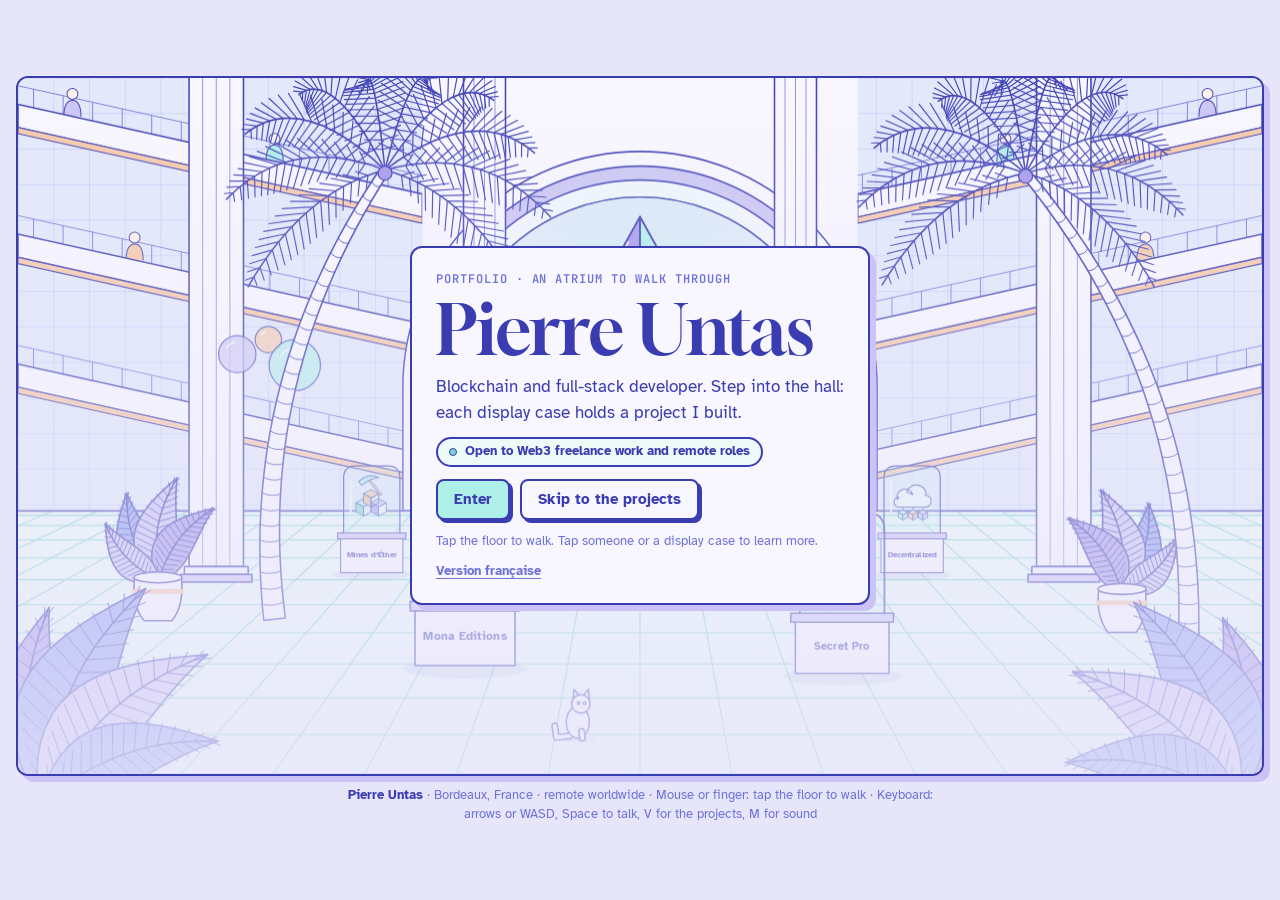
==== commit 28d6211b: "Portfolio : retrait du lien vers le code de L'Atrium (dépôt privé) Co-Authored-By: Claude Opus 5.5 <" ====
--- a/index.html
+++ b/index.html
@@ -607,7 +607,7 @@
   atrium:{ kind:'Jeu · pédagogie · développé avec l’IA', col:C.cyan, title:'L’Atrium', short:'Le jeu dans lequel tu te trouves. Pour découvrir Ethereum sans rien installer.',
     body:'Dix chapitres dans ce hall : son premier coffre, les arnaques, les contrats, les validateurs, les frais, les ponts. En français et en anglais.',
     facts:['Moteur maison en Canvas 2D, musique générée en Web Audio', 'Sauvegarde locale, carnet du joueur, version anglaise complète', 'Tests de bout en bout avec Playwright'],
-    tags:['JavaScript', 'Canvas 2D', 'Web Audio', 'i18n'], links:[['Jouer à L’Atrium', 'https://www.pierreuntas.com/game/'], ['Code', GH + 'latrium']] },
+    tags:['JavaScript', 'Canvas 2D', 'Web Audio', 'i18n'], links:[['Jouer à L’Atrium', 'https://www.pierreuntas.com/game/']] },
   secib:{ kind:'Application de bureau · confidentialité', col:C.peach, title:'Secret Pro', short:'Interroger Claude sur les pièces d’un dossier d’avocat, sans jamais envoyer de données confidentielles en clair.',
     body:'Une application de bureau pour un cabinet d’avocats : on choisit un dossier client dans le logiciel métier Secib, on coche des pièces, puis on demande à Claude un résumé, une chronologie ou des informations précises. Comme le recommande le guide déontologique du CNB, les noms, adresses ou IBAN sont pseudonymisés sur l’ordinateur avant tout envoi, avec un écran de revue.',
     facts:['Back-end en Rust (Tauri), interface en React et TypeScript', 'Module de pseudonymisation isolé : 11 catégories, IBAN et SIREN validés par clé, table de correspondance impossible à envoyer ou à écrire sur disque (vérifié par un test de compilation)', 'Client HTTP pour l’API Secib : authentification, limite de concurrence, reprises avec backoff, testé contre un serveur simulé', 'Clé API chiffrée dans le trousseau système, journal local des envois'],
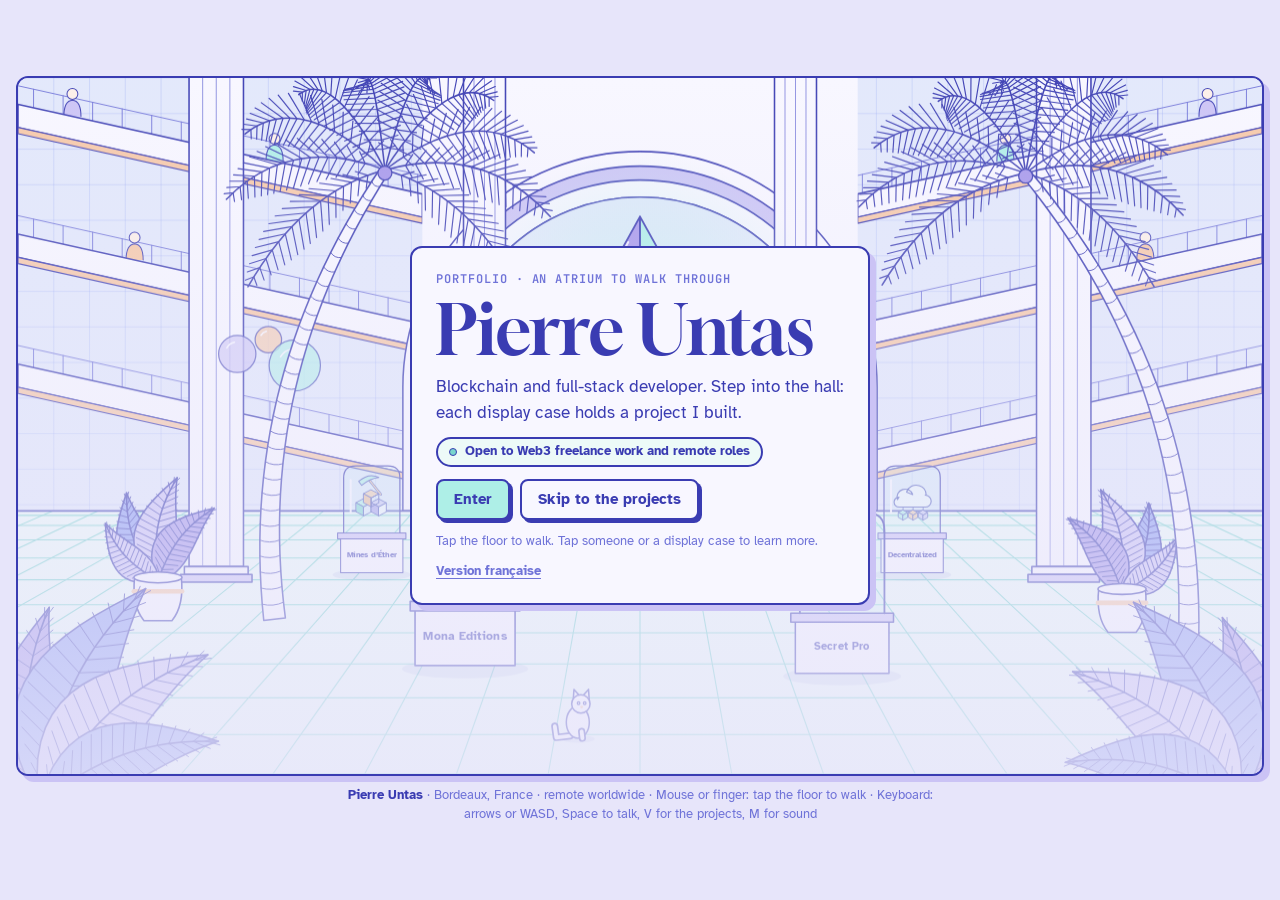
==== commit 36e1679a: "Portfolio : le socle des vitrines (nom du projet) est cliquable Co-Authored-By: Claude Opus 5.5 <nor" ====
--- a/index.html
+++ b/index.html
@@ -704,7 +704,8 @@
   { id:'pierre', label:'Pierre', hit:() => [pierre.x, pierre.y - 80 * persp(pierre.y), 58], appr:() => [pierre.x - 90, pierre.y + 20] },
   { id:'nonce', label:'Nonce, le guide', hit:() => [nonce.x, nonce.y - 85 * persp(nonce.y), 58], appr:() => [nonce.x + 90, nonce.y + 20] },
   { id:'atrium', label:'L’Atrium', hit:() => [800, 360, 150], appr:() => [800, 700] },
-  ...CASES.map(c => ({ id:c.id, label:P[c.id].title, hit:() => [c.x, c.y - 150 * persp(c.y) * c.s, 80 * persp(c.y) * c.s], appr:() => [c.x + (c.x < 800 ? 95 : -95), c.y + 30] })),
+  ...CASES.map(c => ({ id:c.id, label:P[c.id].title, hit:() => [c.x, c.y - 150 * persp(c.y) * c.s, 80 * persp(c.y) * c.s],
+    box:() => { const k = persp(c.y) * c.s; return [c.x - 70 * k, c.y - 84 * k, c.x + 70 * k, c.y + 2 * k]; }, appr:() => [c.x + (c.x < 800 ? 95 : -95), c.y + 30] })),
 
 
   { id:'cat', label:'Gwei', hit:() => [cat.x, cat.y - 30, 40], appr:() => [cat.x - 70, cat.y + 10] },
@@ -860,7 +861,9 @@
 /* ---------- entrées ---------- */
 let cam = { x:0, y:0 }, viewW = W, viewH = H;
 function toWorld(ev){ const r = cv.getBoundingClientRect(); return [cam.x + (ev.clientX - r.left) / scale, cam.y + (ev.clientY - r.top) / scale]; }
-function hitTest(x, y){ for (const it of OBJ){ const [hx, hy, r] = it.hit(); if (Math.hypot(x - hx, y - hy) < r) return it; } return null; }
+if (location.hash === '#debug') window.__pf = { OBJ, view:() => ({ cam, scale }) };
+function hitTest(x, y){ for (const it of OBJ){ const [hx, hy, r] = it.hit(); if (Math.hypot(x - hx, y - hy) < r) return it;
+  if (it.box){ const [x0, y0, x1, y1] = it.box(); if (x >= x0 && x <= x1 && y >= y0 && y <= y1) return it; } } return null; }
 cv.addEventListener('pointermove', ev => { if (phase === 'title') return; const [x, y] = toWorld(ev), it = hitTest(x, y); hover = it ? it.id : null; cv.style.cursor = it ? 'pointer' : (y > HOR ? 'crosshair' : 'default'); });
 cv.addEventListener('pointerleave', () => { hover = null; });
 cv.addEventListener('pointerdown', ev => {
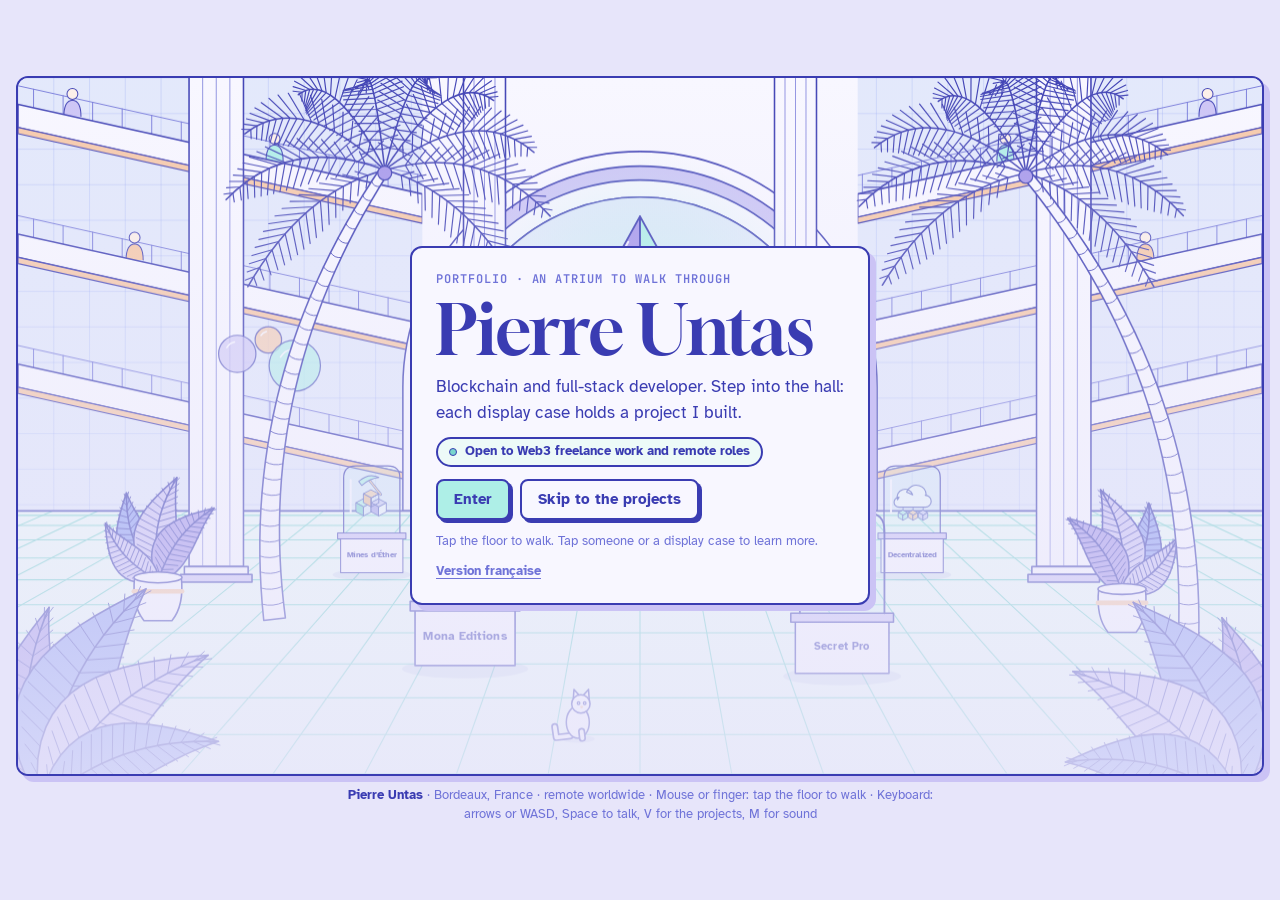
==== commit e209426f: "L'Atrium public : lien vers le code rétabli, licence MIT Co-Authored-By: Claude Opus 5.5 <noreply@an" ====
--- a/index.html
+++ b/index.html
@@ -607,7 +607,7 @@
   atrium:{ kind:'Jeu · pédagogie · développé avec l’IA', col:C.cyan, title:'L’Atrium', short:'Le jeu dans lequel tu te trouves. Pour découvrir Ethereum sans rien installer.',
     body:'Dix chapitres dans ce hall : son premier coffre, les arnaques, les contrats, les validateurs, les frais, les ponts. En français et en anglais.',
     facts:['Moteur maison en Canvas 2D, musique générée en Web Audio', 'Sauvegarde locale, carnet du joueur, version anglaise complète', 'Tests de bout en bout avec Playwright'],
-    tags:['JavaScript', 'Canvas 2D', 'Web Audio', 'i18n'], links:[['Jouer à L’Atrium', 'https://www.pierreuntas.com/game/']] },
+    tags:['JavaScript', 'Canvas 2D', 'Web Audio', 'i18n'], links:[['Jouer à L’Atrium', 'https://www.pierreuntas.com/game/'], ['Code', GH + 'latrium']] },
   secib:{ kind:'Application de bureau · confidentialité', col:C.peach, title:'Secret Pro', short:'Interroger Claude sur les pièces d’un dossier d’avocat, sans jamais envoyer de données confidentielles en clair.',
     body:'Une application de bureau pour un cabinet d’avocats : on choisit un dossier client dans le logiciel métier Secib, on coche des pièces, puis on demande à Claude un résumé, une chronologie ou des informations précises. Comme le recommande le guide déontologique du CNB, les noms, adresses ou IBAN sont pseudonymisés sur l’ordinateur avant tout envoi, avec un écran de revue.',
     facts:['Back-end en Rust (Tauri), interface en React et TypeScript', 'Module de pseudonymisation isolé : 11 catégories, IBAN et SIREN validés par clé, table de correspondance impossible à envoyer ou à écrire sur disque (vérifié par un test de compilation)', 'Client HTTP pour l’API Secib : authentification, limite de concurrence, reprises avec backoff, testé contre un serveur simulé', 'Clé API chiffrée dans le trousseau système, journal local des envois'],
